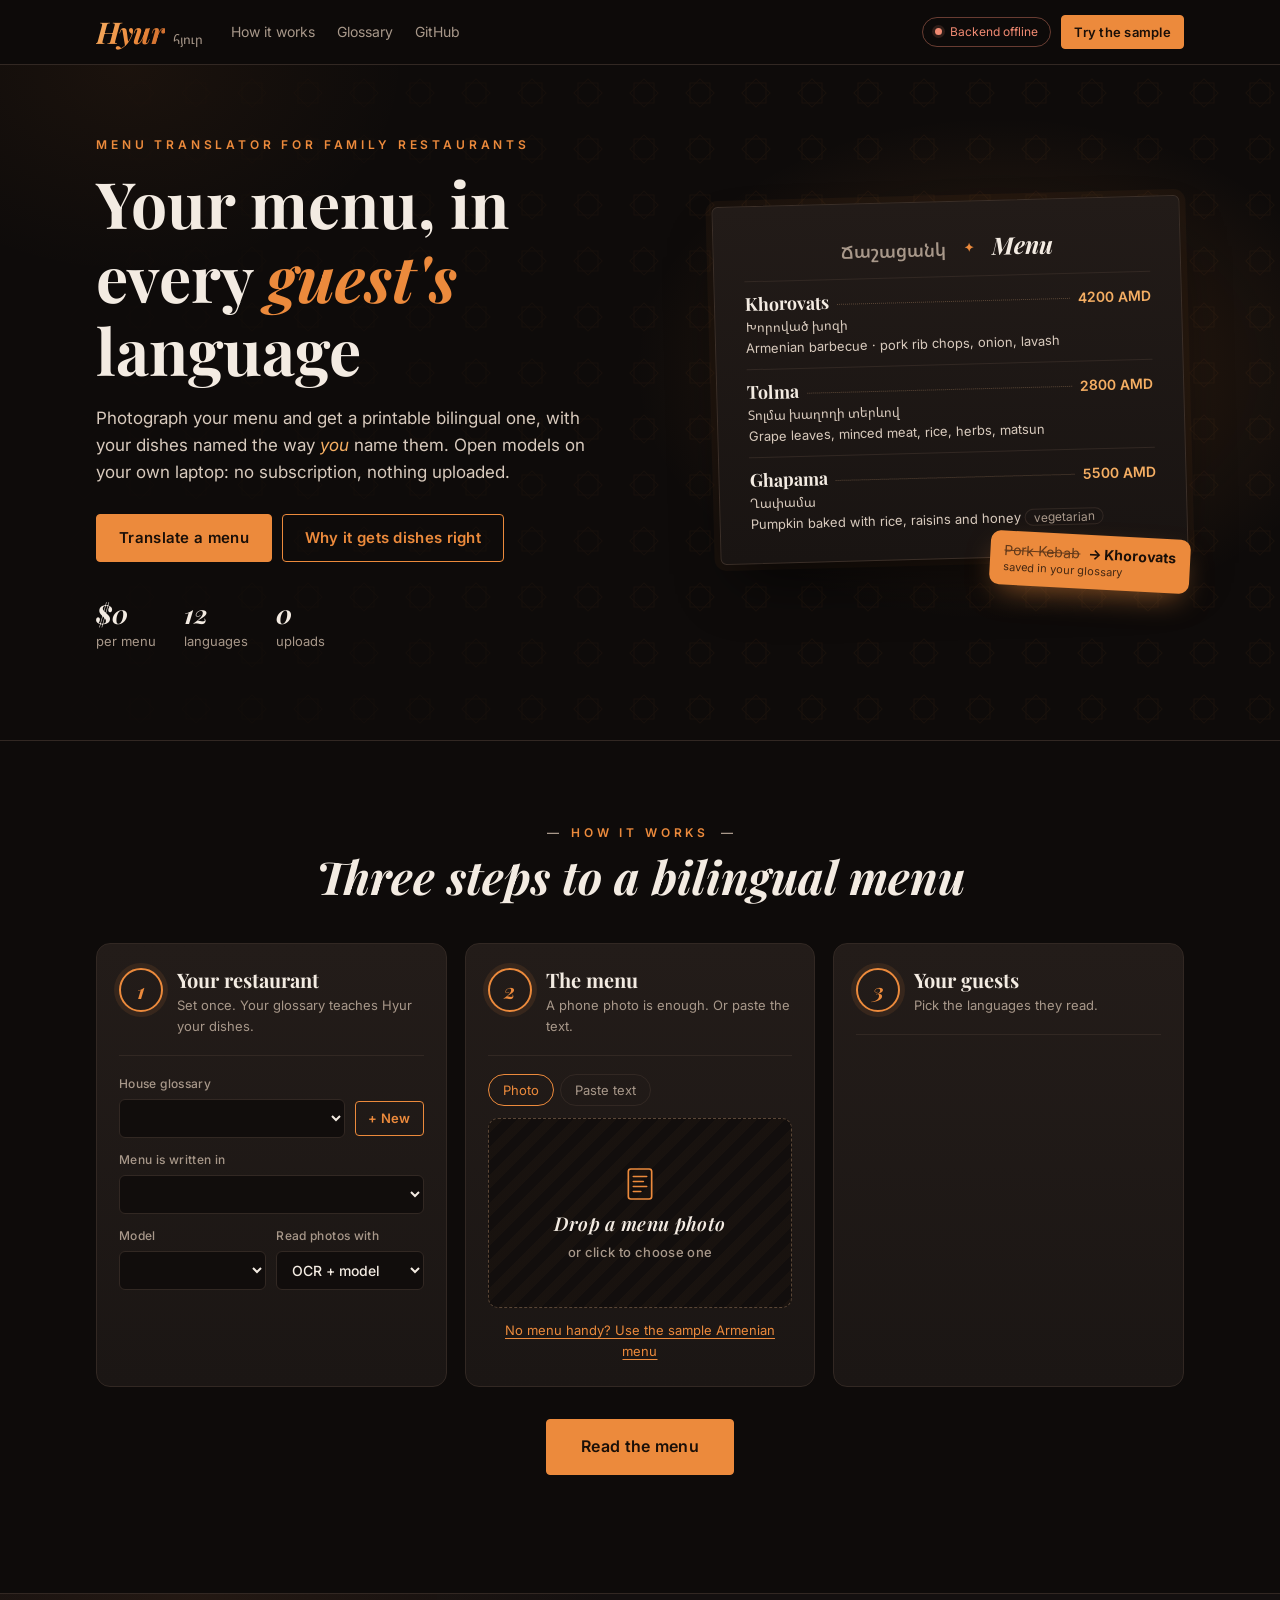
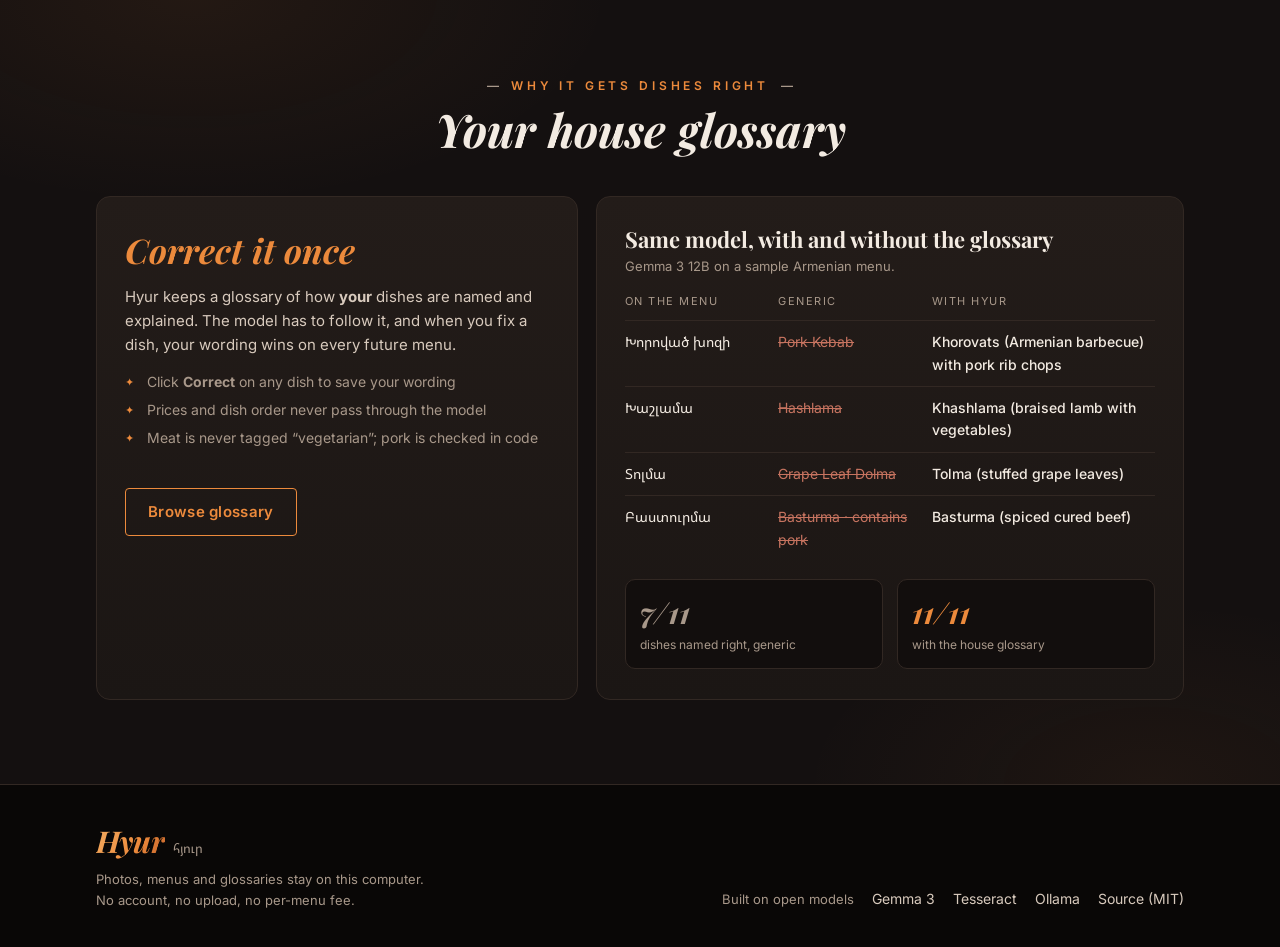
==== frontend/index.html @ 324e615d "Redesign the UI and split Docker into frontend and backend images UI (frontend/): dark, warm restaur" ====
<!doctype html>
<html lang="en">
<head>
  <meta charset="utf-8">
  <meta name="viewport" content="width=device-width, initial-scale=1">
  <title>Hyur — Menu Translator</title>
  <link rel="preconnect" href="https://fonts.googleapis.com">
  <link href="https://fonts.googleapis.com/css2?family=Playfair+Display:ital,wght@0,500;0,700;1,500;1,700&family=Inter:wght@400;500;600&family=Noto+Sans+Armenian:wght@400;600&display=swap" rel="stylesheet">
  <link rel="stylesheet" href="style.css">
</head>
<body>
  <header class="nav no-print">
    <div class="wrap nav-inner">
      <a class="logo" href="#top"><span>Hyur</span><small>հյուր</small></a>
      <nav class="links">
        <a href="#steps">How it works</a>
        <a href="#glossary">Glossary</a>
        <a href="https://github.com/ErikDallaqyan/hacktoberfest-project" target="_blank" rel="noopener">GitHub</a>
      </nav>
      <div class="row nav-right">
        <span class="pill" id="privacy" title="Everything runs on this computer"><i class="dot"></i><span id="engine">Local</span></span>
        <button class="btn btn-sm" id="topSample">Try the sample</button>
      </div>
    </div>
  </header>

  <section class="hero no-print" id="top">
    <div class="wrap hero-grid">
      <div>
        <p class="kicker">Menu translator for family restaurants</p>
        <h1>Your menu, in every <em>guest's</em> language</h1>
        <p class="lead">Photograph your menu and get a printable bilingual one, with your dishes named the way
          <em>you</em> name them. Open models on your own laptop: no subscription, nothing uploaded.</p>
        <div class="row">
          <a class="btn" href="#steps">Translate a menu</a>
          <a class="btn btn-ghost" href="#glossary">Why it gets dishes right</a>
        </div>
        <ul class="facts">
          <li><b>$0</b> per menu</li>
          <li><b>12</b> languages</li>
          <li><b>0</b> uploads</li>
        </ul>
      </div>

      <figure class="preview" aria-label="Example of a translated menu">
        <div class="preview-card">
          <div class="preview-head">
            <span class="arm">Ճաշացանկ</span>
            <i class="sep">✦</i>
            <span>Menu</span>
          </div>
          <div class="p-dish">
            <div class="p-row"><b>Khorovats</b><span class="leader"></span><span class="price">4200 AMD</span></div>
            <div class="arm small muted">Խորոված խոզի</div>
            <div class="small">Armenian barbecue · pork rib chops, onion, lavash</div>
          </div>
          <div class="p-dish">
            <div class="p-row"><b>Tolma</b><span class="leader"></span><span class="price">2800 AMD</span></div>
            <div class="arm small muted">Տոլմա խաղողի տերևով</div>
            <div class="small">Grape leaves, minced meat, rice, herbs, matsun</div>
          </div>
          <div class="p-dish">
            <div class="p-row"><b>Ghapama</b><span class="leader"></span><span class="price">5500 AMD</span></div>
            <div class="arm small muted">Ղափամա</div>
            <div class="small">Pumpkin baked with rice, raisins and honey <span class="tag">vegetarian</span></div>
          </div>
        </div>
        <figcaption class="sticker">
          <s>Pork Kebab</s>
          <span>→ Khorovats</span>
          <small>saved in your glossary</small>
        </figcaption>
      </figure>
    </div>
  </section>

  <main>
    <section class="section no-print" id="steps">
      <div class="wrap">
        <div class="heading">
          <p class="kicker">How it works</p>
          <h2><em>Three steps to a bilingual menu</em></h2>
        </div>

        <div class="cards">
          <article class="card">
            <header class="card-head">
              <span class="num">1</span>
              <div>
                <h3>Your restaurant</h3>
                <p class="card-sub">Set once. Your glossary teaches Hyur your dishes.</p>
              </div>
            </header>
            <div class="fields">
              <label>House glossary
                <div class="row nowrap">
                  <select id="glossary"></select>
                  <button class="btn btn-ghost btn-sm" id="newGlossary" title="Create a glossary for your restaurant">+ New</button>
                </div>
              </label>
              <label>Menu is written in
                <select id="sourceLang"></select>
              </label>
              <div class="two">
                <label>Model
                  <select id="model"></select>
                </label>
                <label>Read photos with
                  <select id="reader">
                    <option value="auto">OCR + model</option>
                    <option value="vision">Model vision</option>
                  </select>
                </label>
              </div>
            </div>
          </article>

          <article class="card">
            <header class="card-head">
              <span class="num">2</span>
              <div>
                <h3>The menu</h3>
                <p class="card-sub">A phone photo is enough. Or paste the text.</p>
              </div>
            </header>
            <div class="tabs">
              <button class="tab active" data-tab="photo">Photo</button>
              <button class="tab" data-tab="text">Paste text</button>
            </div>
            <div class="tabpane" data-pane="photo">
              <label class="drop" id="drop">
                <input type="file" id="file" accept="image/*" hidden>
                <img id="preview" alt="Your menu photo" hidden>
                <span class="drop-hint" id="dropHint">
                  <svg viewBox="0 0 48 48" width="40" height="40" aria-hidden="true"><rect x="10" y="6" width="28" height="36" rx="3" fill="none" stroke="currentColor" stroke-width="2"/><path d="M16 15h16M16 21h12M16 27h16M16 33h9" stroke="currentColor" stroke-width="2" stroke-linecap="round"/></svg>
                  <span>Drop a menu photo</span>
                  <small>or click to choose one</small>
                </span>
              </label>
              <button class="link" id="useSample">No menu handy? Use the sample Armenian menu</button>
            </div>
            <div class="tabpane" data-pane="text" hidden>
              <textarea id="menuText" rows="9" placeholder="Paste the menu exactly as written…"></textarea>
            </div>
          </article>

          <article class="card">
            <header class="card-head">
              <span class="num">3</span>
              <div>
                <h3>Your guests</h3>
                <p class="card-sub">Pick the languages they read.</p>
              </div>
            </header>
            <div id="targetLangs" class="chips"></div>
          </article>
        </div>

        <div class="center">
          <button class="btn btn-lg" id="extractBtn">Read the menu</button>
          <p class="status" id="extractStatus"></p>
        </div>
      </div>
    </section>

    <section class="section section-alt no-print" id="review" hidden>
      <div class="wrap">
        <div class="heading">
          <p class="kicker">Check what we read</p>
          <h2><em>Anything misread?</em></h2>
          <p class="muted">Fix names or prices before translating. Lines corrected automatically from your glossary are marked <span class="fixed-key">in green</span>.</p>
        </div>
        <div class="review" id="sourceMenu"></div>
        <div class="center">
          <button class="btn btn-lg" id="translateBtn">Translate</button>
          <p class="status" id="translateStatus"></p>
        </div>
      </div>
    </section>

    <section class="section" id="results" hidden>
      <div class="wrap">
        <div class="heading no-print">
          <p class="kicker">Your new menu</p>
          <h2><em>Ready for your guests</em></h2>
        </div>
        <div class="results-bar no-print">
          <div class="chips" id="langTabs"></div>
          <div class="row">
            <button class="btn btn-ghost btn-sm" id="printBtn">Print bilingual menu</button>
            <button class="btn btn-ghost btn-sm" id="jsonBtn">Download JSON</button>
          </div>
        </div>
        <article class="sheet" id="sheet"></article>
        <p class="stats no-print" id="stats"></p>
      </div>
    </section>

    <section class="section section-alt no-print" id="glossary">
      <div class="wrap">
        <div class="heading">
          <p class="kicker">Why it gets dishes right</p>
          <h2><em>Your house glossary</em></h2>
        </div>
        <div class="gloss-grid">
          <article class="card feature-text">
            <h3 class="script">Correct it once</h3>
            <p>Hyur keeps a glossary of how <b>your</b> dishes are named and explained. The model has to follow it,
              and when you fix a dish, your wording wins on every future menu.</p>
            <ul class="ticks">
              <li>Click <b>Correct</b> on any dish to save your wording</li>
              <li>Prices and dish order never pass through the model</li>
              <li>Meat is never tagged “vegetarian”; pork is checked in code</li>
            </ul>
            <p class="muted small" id="glossaryCount"></p>
            <button class="btn btn-ghost" id="browseGlossary">Browse glossary</button>
          </article>

          <article class="card compare">
            <h3>Same model, with and without the glossary</h3>
            <p class="muted small">Gemma 3 12B on a sample Armenian menu.</p>
            <div class="cmp-row cmp-head"><span>On the menu</span><span>Generic</span><span>With Hyur</span></div>
            <div class="cmp-row"><span class="arm">Խորոված խոզի</span><s>Pork Kebab</s><b>Khorovats (Armenian barbecue) with pork rib chops</b></div>
            <div class="cmp-row"><span class="arm">Խաշլամա</span><s>Hashlama</s><b>Khashlama (braised lamb with vegetables)</b></div>
            <div class="cmp-row"><span class="arm">Տոլմա</span><s>Grape Leaf Dolma</s><b>Tolma (stuffed grape leaves)</b></div>
            <div class="cmp-row"><span class="arm">Բաստուրմա</span><s>Basturma · contains pork</s><b>Basturma (spiced cured beef)</b></div>
            <div class="score">
              <div><b>7/11</b><span>dishes named right, generic</span></div>
              <div><b class="hl">11/11</b><span>with the house glossary</span></div>
            </div>
          </article>
        </div>
        <div class="glossary-list" id="glossaryList" hidden>
          <input id="glossarySearch" placeholder="Search dishes…" aria-label="Search glossary">
          <div id="glossaryRows"></div>
        </div>
      </div>
    </section>
  </main>

  <footer class="footer no-print">
    <div class="wrap footer-inner">
      <div>
        <a class="logo" href="#top"><span>Hyur</span><small>հյուր</small></a>
        <p class="muted small">Photos, menus and glossaries stay on this computer.<br>No account, no upload, no per-menu fee.</p>
      </div>
      <div class="footer-links">
        <span class="muted small">Built on open models</span>
        <a href="https://ai.google.dev/gemma" target="_blank" rel="noopener">Gemma 3</a>
        <a href="https://github.com/tesseract-ocr/tesseract" target="_blank" rel="noopener">Tesseract</a>
        <a href="https://ollama.com" target="_blank" rel="noopener">Ollama</a>
        <a href="https://github.com/ErikDallaqyan/hacktoberfest-project" target="_blank" rel="noopener">Source (MIT)</a>
      </div>
    </div>
  </footer>

  <template id="dishTpl">
    <div class="dish">
      <div class="dish-head">
        <span class="dish-name"></span>
        <span class="leader" aria-hidden="true"></span>
        <span class="dish-price"></span>
      </div>
      <div class="dish-src"></div>
      <div class="dish-desc"></div>
      <div class="dish-meta">
        <span class="tags"></span>
        <span class="gloss no-print"></span>
        <button class="link edit no-print">Correct</button>
      </div>
      <form class="dish-edit no-print" hidden>
        <input name="name" placeholder="Dish name for guests" aria-label="Dish name for guests">
        <textarea name="description" rows="2" placeholder="Short description" aria-label="Short description"></textarea>
        <div class="row">
          <button class="btn btn-sm" type="submit">Save to house glossary</button>
          <button class="btn btn-ghost btn-sm cancel" type="button">Cancel</button>
        </div>
      </form>
    </div>
  </template>

  <script src="app.js"></script>
</body>
</html>
---- frontend/style.css ----
:root {
  --bg: #0e0b0a;
  --bg-alt: #141010;
  --surface: #1b1614;
  --surface-2: #231c19;
  --line: #322823;
  --ink: #f3ebe2;
  --soft: #d8cabd;
  --muted: #a8988a;
  --accent: #ec8a3c;
  --accent-2: #f5ae63;
  --accent-ink: #1a0f08;
  --ok: #7fc08e;
  --warn: #f08a72;
  --serif: "Playfair Display", Georgia, "Noto Sans Armenian", serif;
  --sans: "Inter", "Noto Sans Armenian", system-ui, sans-serif;
  --arm: "Noto Sans Armenian", var(--sans);
  --radius: 14px;
}

* { box-sizing: border-box; }
[hidden] { display: none !important; }
html { scroll-behavior: smooth; scroll-padding-top: 72px; }
body { margin: 0; background: var(--bg); color: var(--ink); font: 15px/1.6 var(--sans); }
a { color: inherit; text-decoration: none; }
button, input, select, textarea { font: inherit; color: inherit; }
h1, h2, h3 { margin: 0; font-family: var(--serif); font-weight: 700; line-height: 1.15; }
em { font-style: italic; }
code { font-size: .92em; }

.wrap { max-width: 1120px; margin: 0 auto; padding: 0 16px; }
.row { display: flex; gap: 10px; align-items: center; flex-wrap: wrap; }
.row.nowrap { flex-wrap: nowrap; }
.center { text-align: center; margin-top: 32px; }
.muted { color: var(--muted); }
.small { font-size: 13px; }
.arm { font-family: var(--arm); }

/* ---------- buttons ---------- */
.btn {
  display: inline-block; cursor: pointer; border: 1px solid var(--accent); background: var(--accent);
  color: var(--accent-ink); font-weight: 600; letter-spacing: .02em; padding: 11px 22px; border-radius: 4px;
  transition: background .15s, color .15s, transform .15s;
}
.btn:hover { background: var(--accent-2); border-color: var(--accent-2); }
.btn:active { transform: translateY(1px); }
.btn:disabled { opacity: .55; cursor: progress; }
.btn-ghost { background: transparent; color: var(--accent); }
.btn-ghost:hover { background: rgba(236, 138, 60, .12); color: var(--accent-2); }
.btn-sm { padding: 6px 12px; font-size: 13px; white-space: nowrap; }
.btn-lg { padding: 14px 34px; font-size: 16px; }
.link { background: none; border: none; padding: 0; color: var(--accent); cursor: pointer; font-size: 13px; text-decoration: underline; text-underline-offset: 3px; }

/* ---------- nav ---------- */
.nav { position: sticky; top: 0; z-index: 10; background: rgba(14, 11, 10, .88); backdrop-filter: blur(10px); border-bottom: 1px solid var(--line); }
.nav-inner { min-height: 64px; display: flex; align-items: center; gap: 28px; }
.logo { display: inline-flex; align-items: baseline; gap: 8px; }
.logo span {
  font: italic 700 30px var(--serif);
  background: linear-gradient(120deg, var(--accent-2), var(--accent) 60%, #c4632a);
  -webkit-background-clip: text; background-clip: text; color: transparent;
}
.logo small { font: 13px var(--arm); color: var(--muted); }
.links { display: flex; gap: 22px; font-size: 14px; }
.links a { color: var(--muted); transition: color .15s; }
.links a:hover { color: var(--accent-2); }
.nav-right { margin-left: auto; flex-wrap: nowrap; }
.pill { display: inline-flex; align-items: center; gap: 8px; border: 1px solid var(--line); border-radius: 999px; padding: 4px 12px; font-size: 12px; color: var(--muted); white-space: nowrap; }
.dot { width: 7px; height: 7px; border-radius: 50%; background: var(--ok); box-shadow: 0 0 0 3px rgba(127, 192, 142, .15); }
.pill.offline { color: var(--warn); border-color: rgba(240, 138, 114, .4); }
.pill.offline .dot { background: var(--warn); box-shadow: 0 0 0 3px rgba(240, 138, 114, .15); }
@media (max-width: 760px) {
  .links, .pill { display: none; }
}

/* ---------- hero ---------- */
.hero {
  position: relative; overflow: hidden; padding: 72px 0 88px;
  background:
    radial-gradient(520px 360px at 78% 45%, rgba(236, 138, 60, .16), transparent 70%),
    radial-gradient(400px 300px at 10% 0%, rgba(236, 138, 60, .06), transparent 70%);
}
.hero::before {
  /* faint eight-point-star lattice, a nod to Armenian ornament */
  content: ""; position: absolute; inset: 0; opacity: .05; pointer-events: none;
  background-image: url("data:image/svg+xml,%3Csvg xmlns='http://www.w3.org/2000/svg' width='56' height='56' viewBox='0 0 56 56'%3E%3Cg fill='none' stroke='%23ec8a3c' stroke-width='1'%3E%3Crect x='18' y='18' width='20' height='20'/%3E%3Crect x='18' y='18' width='20' height='20' transform='rotate(45 28 28)'/%3E%3C/g%3E%3C/svg%3E");
  -webkit-mask-image: linear-gradient(90deg, transparent, #000 60%); mask-image: linear-gradient(90deg, transparent, #000 60%);
}
.hero-grid { position: relative; display: grid; grid-template-columns: 1.1fr .9fr; gap: 48px; align-items: center; }
@media (max-width: 900px) { .hero-grid { grid-template-columns: 1fr; } }
.hero h1 { font-size: clamp(38px, 5.6vw, 64px); margin: 14px 0 18px; }
.hero h1 em { color: var(--accent); }
.hero .lead { max-width: 520px; color: var(--soft); font-size: 17px; margin: 0 0 28px; }
.hero .lead em { color: var(--accent-2); }
.facts { display: flex; gap: 28px; list-style: none; padding: 0; margin: 34px 0 0; color: var(--muted); font-size: 13px; }
.facts b { display: block; font: italic 700 26px var(--serif); color: var(--ink); }

.kicker { margin: 0; color: var(--accent); font: 600 12px var(--sans); letter-spacing: .32em; text-transform: uppercase; }
.heading .kicker::before, .heading .kicker::after { content: "—"; margin: 0 12px; color: var(--muted); letter-spacing: 0; }

/* hero preview: a slice of what Hyur actually produces */
.preview { position: relative; margin: 0; padding: 0 0 30px; }
.preview-card {
  background: linear-gradient(180deg, #221b18, #191412); border: 1px solid #3b2f28; border-radius: 6px;
  padding: 28px 30px 18px; box-shadow: 0 30px 60px -20px rgba(0, 0, 0, .7), 0 0 0 6px rgba(236, 138, 60, .05);
  transform: rotate(-1.5deg);
}
.preview-head { text-align: center; font: italic 700 24px var(--serif); margin-bottom: 14px; }
.preview-head .arm { font: 600 18px var(--arm); color: var(--muted); }
.preview-head .sep { color: var(--accent); font-style: normal; font-size: 12px; margin: 0 12px; vertical-align: 4px; }
.p-dish { padding: 10px 0; border-top: 1px solid var(--line); }
.p-row { display: flex; align-items: baseline; gap: 8px; }
.p-row b { font: 700 18px var(--serif); }
.p-row .price { color: var(--accent-2); font-weight: 600; font-size: 14px; }
.p-dish .small { color: var(--soft); }
.sticker {
  position: absolute; right: -6px; bottom: 0; background: var(--accent); color: var(--accent-ink);
  border-radius: 10px; padding: 10px 14px; transform: rotate(3deg); font-size: 14px; line-height: 1.35;
  box-shadow: 0 12px 30px -10px rgba(236, 138, 60, .6);
}
.sticker s { opacity: .65; }
.sticker span { font-weight: 700; margin-left: 4px; }
.sticker small { display: block; font-size: 11px; opacity: .8; }
@media (max-width: 900px) { .preview { max-width: 460px; } .sticker { right: 8px; } }

/* ---------- sections ---------- */
.section { padding: 84px 0; border-top: 1px solid var(--line); }
.section-alt {
  background:
    radial-gradient(600px 300px at 15% 0%, rgba(236, 138, 60, .07), transparent 70%),
    radial-gradient(500px 260px at 90% 100%, rgba(236, 138, 60, .05), transparent 70%),
    var(--bg-alt);
}
.heading { text-align: center; margin-bottom: 40px; }
.heading h2 { font-size: clamp(30px, 4.4vw, 46px); margin: 10px 0 8px; }
.heading p.muted { margin: 0 auto; max-width: 560px; }

/* ---------- step cards ---------- */
.cards { display: grid; grid-template-columns: repeat(3, minmax(0, 1fr)); gap: 18px; align-items: stretch; }
@media (max-width: 920px) { .cards { grid-template-columns: 1fr; max-width: 560px; margin: 0 auto; } }
.card {
  background: linear-gradient(180deg, var(--surface-2), var(--surface));
  border: 1px solid var(--line); border-radius: var(--radius); padding: 24px 22px;
  display: flex; flex-direction: column;
}
.card-head { display: flex; gap: 14px; align-items: flex-start; padding-bottom: 18px; margin-bottom: 18px; border-bottom: 1px solid var(--line); }
.num {
  flex: none; width: 44px; height: 44px; border-radius: 50%; border: 2px solid var(--accent);
  display: grid; place-items: center; font: italic 700 21px var(--serif); color: var(--accent);
  box-shadow: 0 0 0 5px rgba(236, 138, 60, .1);
}
.card h3 { font-size: 20px; }
.card-sub { color: var(--muted); font-size: 13px; margin: 4px 0 0; }
.fields { display: flex; flex-direction: column; gap: 12px; }
.two { display: grid; grid-template-columns: 1fr 1fr; gap: 10px; }
label { display: flex; flex-direction: column; gap: 6px; font-size: 12px; color: var(--muted); font-weight: 500; letter-spacing: .03em; }
select, input, textarea {
  width: 100%; padding: 9px 11px; border-radius: 6px; border: 1px solid var(--line); background: #110d0c;
  color: var(--ink); font-size: 14px; min-width: 0;
}
select:focus, input:focus, textarea:focus { outline: none; border-color: var(--accent); }
textarea { resize: vertical; }

.tabs { display: flex; gap: 6px; margin-bottom: 12px; }
.tab { background: transparent; border: 1px solid var(--line); padding: 5px 14px; border-radius: 999px; font-size: 13px; cursor: pointer; color: var(--muted); }
.tab.active { border-color: var(--accent); color: var(--accent); }
.card > .tabpane { flex: 1; display: flex; flex-direction: column; }
.drop {
  position: relative; flex: 1; display: grid; place-items: center; min-height: 190px; border-radius: 10px; cursor: pointer;
  border: 1px dashed #5a4636; overflow: hidden; margin-bottom: 12px; text-align: center;
  background: repeating-linear-gradient(135deg, rgba(236, 138, 60, .03) 0 10px, transparent 10px 20px), #120e0d;
  transition: border-color .15s;
}
.drop:hover, .drop.over { border-color: var(--accent); }
.drop-hint { display: flex; flex-direction: column; align-items: center; gap: 6px; color: var(--accent); }
.drop-hint span { font: italic 600 19px var(--serif); color: var(--ink); }
.drop-hint small { font-size: 13px; color: var(--muted); }
.drop img { position: absolute; inset: 0; width: 100%; height: 100%; object-fit: contain; background: #0b0908; }
.tabpane textarea { flex: 1; }

.chips { display: flex; flex-wrap: wrap; gap: 7px; }
.chip {
  border: 1px solid var(--line); background: #110d0c; border-radius: 999px; padding: 5px 13px; font-size: 13px;
  cursor: pointer; color: var(--muted); transition: all .15s;
}
.chip:hover { border-color: var(--accent); color: var(--ink); }
.chip.on { background: var(--accent); border-color: var(--accent); color: var(--accent-ink); font-weight: 600; }

.status { color: var(--muted); font-size: 14px; min-height: 22px; margin: 12px 0 0; }
.status.err { color: var(--warn); }

/* ---------- review ---------- */
.review { columns: 2 440px; column-gap: 20px; }
.src-section { break-inside: avoid; background: var(--surface); border: 1px solid var(--line); border-radius: var(--radius); padding: 16px; margin-bottom: 20px; }
.src-section > input { font: italic 700 17px var(--serif); color: var(--accent-2); background: transparent; border-color: transparent; padding-left: 4px; margin-bottom: 8px; }
.src-section > input:focus { border-color: var(--accent); }
.src-item { display: grid; grid-template-columns: 1.1fr 1.6fr 76px; gap: 6px; margin-bottom: 6px; }
.src-item input { font-family: var(--arm); font-size: 13px; }
.src-item input.fixed { border-color: var(--ok); box-shadow: inset 3px 0 0 var(--ok); }
.fixed-key { color: var(--ok); padding: 0 6px; border-radius: 4px; border: 1px solid var(--ok); }
@media (max-width: 560px) { .src-item { grid-template-columns: 1fr 76px; } .src-item .d { grid-column: 1 / -1; order: 3; } }

/* ---------- results / menu sheet ---------- */
.results-bar { display: flex; justify-content: space-between; align-items: center; gap: 12px; flex-wrap: wrap; margin-bottom: 16px; }
.sheet {
  background: radial-gradient(700px 240px at 50% 0%, rgba(236, 138, 60, .08), transparent 70%), var(--surface);
  border: 1px solid var(--line); border-radius: var(--radius); padding: 44px 48px;
}
@media (max-width: 600px) { .sheet { padding: 28px 18px; } }
.sheet-title { text-align: center; margin-bottom: 34px; }
.sheet-title h3 { font: italic 700 40px var(--serif); }
.sheet-title div { color: var(--muted); font-family: var(--arm); margin-top: 4px; }
.ornament { color: var(--accent); font-size: 12px; opacity: .85; }
.ornament::before, .ornament::after { content: ""; display: inline-block; width: 34px; height: 1px; background: var(--line); vertical-align: middle; margin: 0 10px; }
.sheet-title .ornament { margin-top: 12px; }
.sheet-body { columns: 2 380px; column-gap: 56px; }
.sheet-section { break-inside: avoid; margin-bottom: 30px; }
.sheet-section h4 {
  margin: 0 0 8px; font: 600 13px var(--sans); letter-spacing: .24em; text-transform: uppercase; color: var(--accent);
  padding-bottom: 8px; border-bottom: 1px solid var(--line);
}
.sheet-section h4 small { color: var(--muted); font: 400 12px var(--arm); letter-spacing: 0; text-transform: none; margin-left: 8px; }
.dish { padding: 10px 0; break-inside: avoid; }
.dish-head { display: flex; align-items: baseline; gap: 8px; }
.dish-name { font: 700 17px var(--serif); }
.leader { flex: 1; border-bottom: 1px dotted #5a4636; transform: translateY(-4px); min-width: 20px; }
.dish-price { font-weight: 600; color: var(--accent-2); white-space: nowrap; font-variant-numeric: tabular-nums; }
.dish-src { color: var(--muted); font: 13px var(--arm); }
.dish-desc { margin-top: 3px; color: var(--soft); font-size: 14px; }
.dish-meta { display: flex; gap: 10px; align-items: center; flex-wrap: wrap; margin-top: 6px; font-size: 12px; }
.tags { display: inline-flex; gap: 6px; flex-wrap: wrap; }
.tag { border: 1px solid var(--line); border-radius: 999px; padding: 0 8px; color: var(--muted); font-size: 12px; }
.tag.warn { border-color: var(--warn); color: var(--warn); }
.gloss { color: var(--ok); }
.dish-edit { margin-top: 10px; display: flex; flex-direction: column; gap: 6px; }
.dish.saved .dish-name::after { content: " ✓ saved"; color: var(--ok); font: 500 12px var(--sans); }
.stats { color: var(--muted); font-size: 12px; text-align: center; margin-top: 14px; }

/* ---------- glossary section ---------- */
.gloss-grid { display: grid; grid-template-columns: .9fr 1.1fr; gap: 18px; }
@media (max-width: 920px) { .gloss-grid { grid-template-columns: 1fr; max-width: 640px; margin: 0 auto; } }
.feature-text { padding: 30px 28px; }
.feature-text .script { font: italic 700 34px var(--serif); color: var(--accent); margin-bottom: 12px; }
.feature-text p { color: var(--soft); margin: 0 0 14px; }
.ticks { list-style: none; padding: 0; margin: 0 0 18px; color: var(--muted); font-size: 14px; }
.ticks li { padding-left: 22px; position: relative; margin-bottom: 6px; }
.ticks li::before { content: "✦"; position: absolute; left: 0; color: var(--accent); font-size: 11px; top: 3px; }
.feature-text .btn { align-self: flex-start; }

.compare { padding: 30px 28px; }
.compare h3 { font-size: 22px; }
.compare > .muted { margin: 4px 0 16px; }
.cmp-row { display: grid; grid-template-columns: 1fr 1fr 1.6fr; gap: 14px; padding: 10px 0; border-top: 1px solid var(--line); font-size: 14px; align-items: baseline; }
.cmp-head { border-top: none; color: var(--muted); font-size: 11px; letter-spacing: .14em; text-transform: uppercase; padding-top: 0; }
.cmp-row s { color: var(--warn); opacity: .8; }
.cmp-row b { color: var(--ink); font-weight: 500; }
.score { display: flex; gap: 14px; margin-top: 18px; }
.score div { flex: 1; background: #120e0d; border: 1px solid var(--line); border-radius: 10px; padding: 12px 14px; }
.score b { display: block; font: italic 700 30px var(--serif); color: var(--muted); }
.score b.hl { color: var(--accent); }
.score span { font-size: 12px; color: var(--muted); }
@media (max-width: 560px) { .cmp-row { grid-template-columns: 1fr 1fr; } .cmp-row b { grid-column: 1 / -1; } .cmp-head span:last-child { display: none; } }

.glossary-list { margin-top: 22px; background: var(--surface); border: 1px solid var(--line); border-radius: var(--radius); padding: 16px; }
.glossary-list input { margin-bottom: 10px; }
#glossaryRows { max-height: 360px; overflow: auto; }
.g-row { display: grid; grid-template-columns: 1fr 1.4fr auto; gap: 12px; padding: 8px 4px; border-bottom: 1px solid var(--line); font-size: 14px; }
.g-row .kind { color: var(--muted); font-size: 12px; }
.g-row .owner { color: var(--ok); }
@media (max-width: 560px) { .g-row { grid-template-columns: 1fr; gap: 2px; } }

/* ---------- footer ---------- */
.footer { border-top: 1px solid var(--line); background: #090706; padding: 36px 0; }
.footer-inner { display: flex; justify-content: space-between; align-items: flex-end; gap: 24px; flex-wrap: wrap; }
.footer-inner p { margin: 8px 0 0; }
.footer-links { display: flex; gap: 18px; flex-wrap: wrap; align-items: baseline; font-size: 14px; }
.footer-links a { color: var(--soft); }
.footer-links a:hover { color: var(--accent-2); }

/* ---------- print: just the menu, on white paper ---------- */
@media print {
  body { background: #fff; color: #000; }
  .no-print, .nav, .footer { display: none !important; }
  .section { padding: 0; border: none; }
  .sheet { background: #fff; border: none; padding: 0; }
  .sheet-title h3, .dish-name, .sheet-section h4, .dish-price { color: #000; }
  .dish-desc, .dish-src, .sheet-title div { color: #444; }
  .tag { color: #444; border-color: #999; }
}
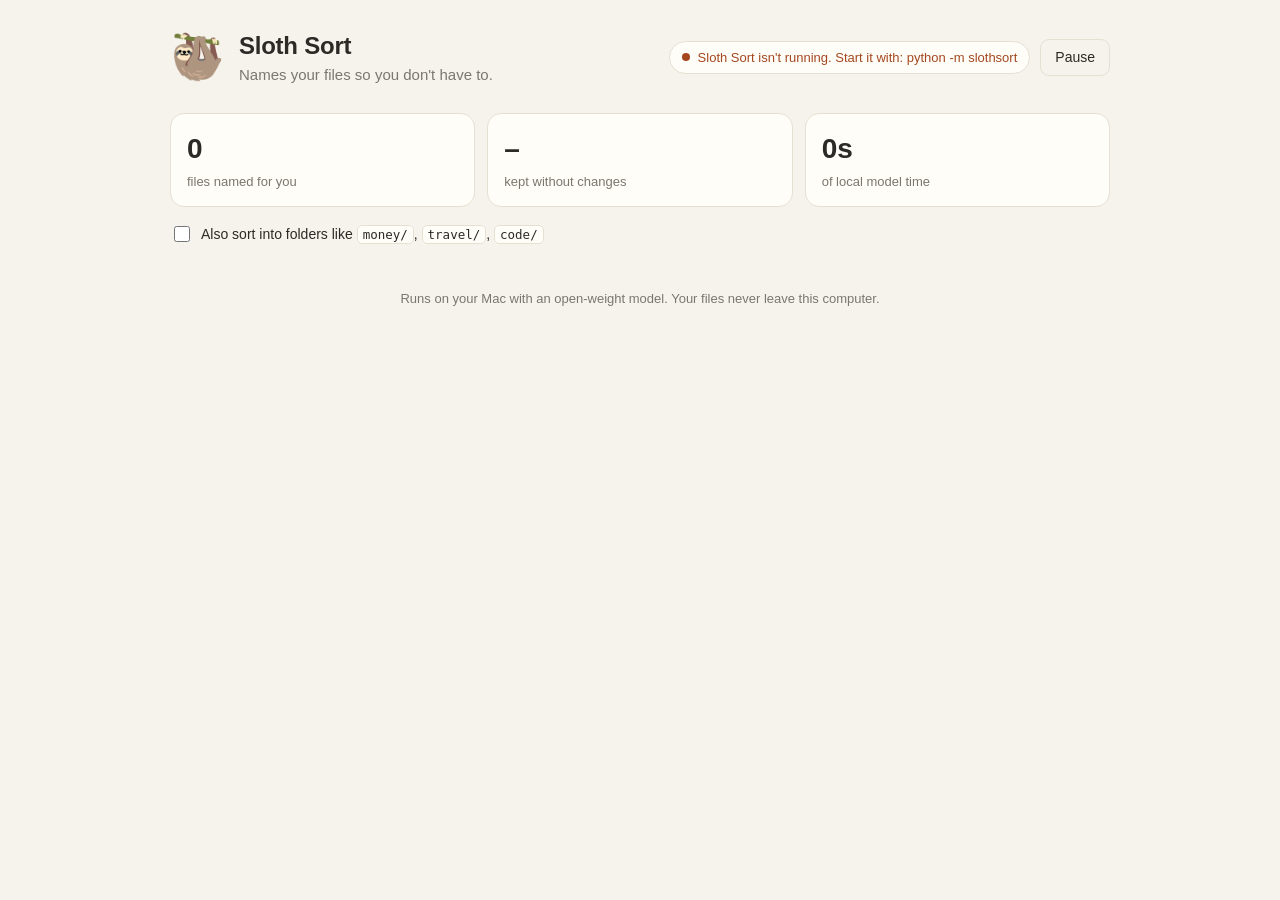
==== commit c3e48b19: "Sloth Sort: local Gemma 3 file renamer for Desktop and Downloads Watches folders, asks Gemma 3 (via " ====
--- a/frontend/index.html
+++ b/frontend/index.html
@@ -3,282 +3,82 @@
 <head>
   <meta charset="utf-8">
   <meta name="viewport" content="width=device-width, initial-scale=1">
-  <title>Hyur — Menu Translator</title>
-  <link rel="preconnect" href="https://fonts.googleapis.com">
-  <link href="https://fonts.googleapis.com/css2?family=Playfair+Display:ital,wght@0,500;0,700;1,500;1,700&family=Inter:wght@400;500;600&family=Noto+Sans+Armenian:wght@400;600&display=swap" rel="stylesheet">
-  <link rel="stylesheet" href="style.css">
+  <title>Sloth Sort</title>
+  <link rel="icon" href="data:image/svg+xml,<svg xmlns='http://www.w3.org/2000/svg' viewBox='0 0 100 100'><text y='.9em' font-size='90'>🦥</text></svg>">
+  <link rel="stylesheet" href="style.css?v=3">
 </head>
 <body>
-  <header class="nav no-print">
-    <div class="wrap nav-inner">
-      <a class="logo" href="#top"><span>Hyur</span><small>հյուր</small></a>
-      <nav class="links">
-        <a href="#steps">How it works</a>
-        <a href="#glossary">Glossary</a>
-        <a href="https://github.com/ErikDallaqyan/hacktoberfest-project" target="_blank" rel="noopener">GitHub</a>
-      </nav>
-      <div class="row nav-right">
-        <span class="pill" id="privacy" title="Everything runs on this computer"><i class="dot"></i><span id="engine">Local</span></span>
-        <button class="btn btn-sm" id="topSample">Try the sample</button>
+  <header class="top">
+    <div class="brand">
+      <span class="logo" aria-hidden="true">🦥</span>
+      <div>
+        <h1>Sloth Sort</h1>
+        <p class="tag">Names your files so you don't have to.</p>
       </div>
+    </div>
+    <div class="controls">
+      <span id="pill" class="pill">Starting…</span>
+      <button id="pause" class="btn ghost" type="button">Pause</button>
     </div>
   </header>
 
-  <section class="hero no-print" id="top">
-    <div class="wrap hero-grid">
-      <div>
-        <p class="kicker">Menu translator for family restaurants</p>
-        <h1>Your menu, in every <em>guest's</em> language</h1>
-        <p class="lead">Photograph your menu and get a printable bilingual one, with your dishes named the way
-          <em>you</em> name them. Open models on your own laptop: no subscription, nothing uploaded.</p>
-        <div class="row">
-          <a class="btn" href="#steps">Translate a menu</a>
-          <a class="btn btn-ghost" href="#glossary">Why it gets dishes right</a>
-        </div>
-        <ul class="facts">
-          <li><b>$0</b> per menu</li>
-          <li><b>12</b> languages</li>
-          <li><b>0</b> uploads</li>
-        </ul>
-      </div>
-
-      <figure class="preview" aria-label="Example of a translated menu">
-        <div class="preview-card">
-          <div class="preview-head">
-            <span class="arm">Ճաշացանկ</span>
-            <i class="sep">✦</i>
-            <span>Menu</span>
-          </div>
-          <div class="p-dish">
-            <div class="p-row"><b>Khorovats</b><span class="leader"></span><span class="price">4200 AMD</span></div>
-            <div class="arm small muted">Խորոված խոզի</div>
-            <div class="small">Armenian barbecue · pork rib chops, onion, lavash</div>
-          </div>
-          <div class="p-dish">
-            <div class="p-row"><b>Tolma</b><span class="leader"></span><span class="price">2800 AMD</span></div>
-            <div class="arm small muted">Տոլմա խաղողի տերևով</div>
-            <div class="small">Grape leaves, minced meat, rice, herbs, matsun</div>
-          </div>
-          <div class="p-dish">
-            <div class="p-row"><b>Ghapama</b><span class="leader"></span><span class="price">5500 AMD</span></div>
-            <div class="arm small muted">Ղափամա</div>
-            <div class="small">Pumpkin baked with rice, raisins and honey <span class="tag">vegetarian</span></div>
-          </div>
-        </div>
-        <figcaption class="sticker">
-          <s>Pork Kebab</s>
-          <span>→ Khorovats</span>
-          <small>saved in your glossary</small>
-        </figcaption>
-      </figure>
-    </div>
-  </section>
-
   <main>
-    <section class="section no-print" id="steps">
-      <div class="wrap">
-        <div class="heading">
-          <p class="kicker">How it works</p>
-          <h2><em>Three steps to a bilingual menu</em></h2>
-        </div>
-
-        <div class="cards">
-          <article class="card">
-            <header class="card-head">
-              <span class="num">1</span>
-              <div>
-                <h3>Your restaurant</h3>
-                <p class="card-sub">Set once. Your glossary teaches Hyur your dishes.</p>
-              </div>
-            </header>
-            <div class="fields">
-              <label>House glossary
-                <div class="row nowrap">
-                  <select id="glossary"></select>
-                  <button class="btn btn-ghost btn-sm" id="newGlossary" title="Create a glossary for your restaurant">+ New</button>
-                </div>
-              </label>
-              <label>Menu is written in
-                <select id="sourceLang"></select>
-              </label>
-              <div class="two">
-                <label>Model
-                  <select id="model"></select>
-                </label>
-                <label>Read photos with
-                  <select id="reader">
-                    <option value="auto">OCR + model</option>
-                    <option value="vision">Model vision</option>
-                  </select>
-                </label>
-              </div>
-            </div>
-          </article>
-
-          <article class="card">
-            <header class="card-head">
-              <span class="num">2</span>
-              <div>
-                <h3>The menu</h3>
-                <p class="card-sub">A phone photo is enough. Or paste the text.</p>
-              </div>
-            </header>
-            <div class="tabs">
-              <button class="tab active" data-tab="photo">Photo</button>
-              <button class="tab" data-tab="text">Paste text</button>
-            </div>
-            <div class="tabpane" data-pane="photo">
-              <label class="drop" id="drop">
-                <input type="file" id="file" accept="image/*" hidden>
-                <img id="preview" alt="Your menu photo" hidden>
-                <span class="drop-hint" id="dropHint">
-                  <svg viewBox="0 0 48 48" width="40" height="40" aria-hidden="true"><rect x="10" y="6" width="28" height="36" rx="3" fill="none" stroke="currentColor" stroke-width="2"/><path d="M16 15h16M16 21h12M16 27h16M16 33h9" stroke="currentColor" stroke-width="2" stroke-linecap="round"/></svg>
-                  <span>Drop a menu photo</span>
-                  <small>or click to choose one</small>
-                </span>
-              </label>
-              <button class="link" id="useSample">No menu handy? Use the sample Armenian menu</button>
-            </div>
-            <div class="tabpane" data-pane="text" hidden>
-              <textarea id="menuText" rows="9" placeholder="Paste the menu exactly as written…"></textarea>
-            </div>
-          </article>
-
-          <article class="card">
-            <header class="card-head">
-              <span class="num">3</span>
-              <div>
-                <h3>Your guests</h3>
-                <p class="card-sub">Pick the languages they read.</p>
-              </div>
-            </header>
-            <div id="targetLangs" class="chips"></div>
-          </article>
-        </div>
-
-        <div class="center">
-          <button class="btn btn-lg" id="extractBtn">Read the menu</button>
-          <p class="status" id="extractStatus"></p>
-        </div>
-      </div>
+    <section class="stats" aria-label="Totals">
+      <div class="stat"><b id="s-named">0</b><span>files named for you</span></div>
+      <div class="stat"><b id="s-kept">–</b><span>kept without changes</span></div>
+      <div class="stat"><b id="s-time">0s</b><span>of local model time</span></div>
     </section>
 
-    <section class="section section-alt no-print" id="review" hidden>
-      <div class="wrap">
-        <div class="heading">
-          <p class="kicker">Check what we read</p>
-          <h2><em>Anything misread?</em></h2>
-          <p class="muted">Fix names or prices before translating. Lines corrected automatically from your glossary are marked <span class="fixed-key">in green</span>.</p>
-        </div>
-        <div class="review" id="sourceMenu"></div>
-        <div class="center">
-          <button class="btn btn-lg" id="translateBtn">Translate</button>
-          <p class="status" id="translateStatus"></p>
-        </div>
-      </div>
+    <section id="backlog" class="banner" hidden>
+      <p><b id="b-count">0</b> files already in <span id="b-where"></span> still have throwaway names.</p>
+      <button id="b-go" class="btn" type="button">Tidy them</button>
     </section>
 
-    <section class="section" id="results" hidden>
-      <div class="wrap">
-        <div class="heading no-print">
-          <p class="kicker">Your new menu</p>
-          <h2><em>Ready for your guests</em></h2>
-        </div>
-        <div class="results-bar no-print">
-          <div class="chips" id="langTabs"></div>
-          <div class="row">
-            <button class="btn btn-ghost btn-sm" id="printBtn">Print bilingual menu</button>
-            <button class="btn btn-ghost btn-sm" id="jsonBtn">Download JSON</button>
-          </div>
-        </div>
-        <article class="sheet" id="sheet"></article>
-        <p class="stats no-print" id="stats"></p>
-      </div>
+    <section class="options">
+      <label class="switch">
+        <input id="folders" type="checkbox">
+        <span>Also sort into folders like <code>money/</code>, <code>travel/</code>, <code>code/</code></span>
+      </label>
+      <span id="watching" class="muted"></span>
     </section>
 
-    <section class="section section-alt no-print" id="glossary">
-      <div class="wrap">
-        <div class="heading">
-          <p class="kicker">Why it gets dishes right</p>
-          <h2><em>Your house glossary</em></h2>
-        </div>
-        <div class="gloss-grid">
-          <article class="card feature-text">
-            <h3 class="script">Correct it once</h3>
-            <p>Hyur keeps a glossary of how <b>your</b> dishes are named and explained. The model has to follow it,
-              and when you fix a dish, your wording wins on every future menu.</p>
-            <ul class="ticks">
-              <li>Click <b>Correct</b> on any dish to save your wording</li>
-              <li>Prices and dish order never pass through the model</li>
-              <li>Meat is never tagged “vegetarian”; pork is checked in code</li>
-            </ul>
-            <p class="muted small" id="glossaryCount"></p>
-            <button class="btn btn-ghost" id="browseGlossary">Browse glossary</button>
-          </article>
-
-          <article class="card compare">
-            <h3>Same model, with and without the glossary</h3>
-            <p class="muted small">Gemma 3 12B on a sample Armenian menu.</p>
-            <div class="cmp-row cmp-head"><span>On the menu</span><span>Generic</span><span>With Hyur</span></div>
-            <div class="cmp-row"><span class="arm">Խորոված խոզի</span><s>Pork Kebab</s><b>Khorovats (Armenian barbecue) with pork rib chops</b></div>
-            <div class="cmp-row"><span class="arm">Խաշլամա</span><s>Hashlama</s><b>Khashlama (braised lamb with vegetables)</b></div>
-            <div class="cmp-row"><span class="arm">Տոլմա</span><s>Grape Leaf Dolma</s><b>Tolma (stuffed grape leaves)</b></div>
-            <div class="cmp-row"><span class="arm">Բաստուրմա</span><s>Basturma · contains pork</s><b>Basturma (spiced cured beef)</b></div>
-            <div class="score">
-              <div><b>7/11</b><span>dishes named right, generic</span></div>
-              <div><b class="hl">11/11</b><span>with the house glossary</span></div>
-            </div>
-          </article>
-        </div>
-        <div class="glossary-list" id="glossaryList" hidden>
-          <input id="glossarySearch" placeholder="Search dishes…" aria-label="Search glossary">
-          <div id="glossaryRows"></div>
-        </div>
+    <section aria-live="polite">
+      <ol id="list" class="list"></ol>
+      <div id="empty" class="empty" hidden>
+        <div class="big" aria-hidden="true">🦥</div>
+        <p><b>Nothing to do yet.</b> Take a screenshot or download a PDF. Sloth Sort names it in about 10 seconds.</p>
       </div>
     </section>
   </main>
 
-  <footer class="footer no-print">
-    <div class="wrap footer-inner">
-      <div>
-        <a class="logo" href="#top"><span>Hyur</span><small>հյուր</small></a>
-        <p class="muted small">Photos, menus and glossaries stay on this computer.<br>No account, no upload, no per-menu fee.</p>
-      </div>
-      <div class="footer-links">
-        <span class="muted small">Built on open models</span>
-        <a href="https://ai.google.dev/gemma" target="_blank" rel="noopener">Gemma 3</a>
-        <a href="https://github.com/tesseract-ocr/tesseract" target="_blank" rel="noopener">Tesseract</a>
-        <a href="https://ollama.com" target="_blank" rel="noopener">Ollama</a>
-        <a href="https://github.com/ErikDallaqyan/hacktoberfest-project" target="_blank" rel="noopener">Source (MIT)</a>
-      </div>
-    </div>
+  <footer class="foot">
+    Runs on your Mac with an open-weight model. Your files never leave this computer.
   </footer>
 
-  <template id="dishTpl">
-    <div class="dish">
-      <div class="dish-head">
-        <span class="dish-name"></span>
-        <span class="leader" aria-hidden="true"></span>
-        <span class="dish-price"></span>
+  <template id="row">
+    <li class="card">
+      <img class="thumb" alt="" loading="lazy">
+      <div class="body">
+        <div class="names">
+          <span class="old"></span>
+          <span class="arrow" aria-hidden="true">→</span>
+          <span class="new"></span>
+        </div>
+        <p class="what"></p>
+        <div class="meta"></div>
+        <form class="edit" hidden>
+          <input type="text" aria-label="New name" spellcheck="false">
+          <button class="btn" type="submit">Save</button>
+          <button class="btn ghost cancel" type="button">Cancel</button>
+        </form>
       </div>
-      <div class="dish-src"></div>
-      <div class="dish-desc"></div>
-      <div class="dish-meta">
-        <span class="tags"></span>
-        <span class="gloss no-print"></span>
-        <button class="link edit no-print">Correct</button>
+      <div class="actions">
+        <button class="btn ghost rename" type="button">Rename</button>
+        <button class="btn ghost undo" type="button">Undo</button>
       </div>
-      <form class="dish-edit no-print" hidden>
-        <input name="name" placeholder="Dish name for guests" aria-label="Dish name for guests">
-        <textarea name="description" rows="2" placeholder="Short description" aria-label="Short description"></textarea>
-        <div class="row">
-          <button class="btn btn-sm" type="submit">Save to house glossary</button>
-          <button class="btn btn-ghost btn-sm cancel" type="button">Cancel</button>
-        </div>
-      </form>
-    </div>
+    </li>
   </template>
 
-  <script src="app.js"></script>
+  <script src="app.js?v=3"></script>
 </body>
 </html>
--- a/frontend/style.css
+++ b/frontend/style.css
@@ -1,289 +1,127 @@
 :root {
-  --bg: #0e0b0a;
-  --bg-alt: #141010;
-  --surface: #1b1614;
-  --surface-2: #231c19;
-  --line: #322823;
-  --ink: #f3ebe2;
-  --soft: #d8cabd;
-  --muted: #a8988a;
-  --accent: #ec8a3c;
-  --accent-2: #f5ae63;
-  --accent-ink: #1a0f08;
-  --ok: #7fc08e;
-  --warn: #f08a72;
-  --serif: "Playfair Display", Georgia, "Noto Sans Armenian", serif;
-  --sans: "Inter", "Noto Sans Armenian", system-ui, sans-serif;
-  --arm: "Noto Sans Armenian", var(--sans);
-  --radius: 14px;
+  --bg: #f6f3ec;
+  --panel: #fffdf8;
+  --ink: #2b2a26;
+  --muted: #7a776d;
+  --line: #e6e0d2;
+  --moss: #4f6b3a;
+  --moss-soft: #e5ecd9;
+  --bark: #8a6a4a;
+  --warn: #a4471f;
+  --warn-soft: #f8e4d8;
+  --mono: ui-monospace, "SF Mono", Menlo, monospace;
+  color-scheme: light;
+}
+@media (prefers-color-scheme: dark) {
+  :root {
+    --bg: #1b1c18;
+    --panel: #24251f;
+    --ink: #ece8dc;
+    --muted: #a19d90;
+    --line: #36372f;
+    --moss: #a5c486;
+    --moss-soft: #2f3a26;
+    --bark: #c9a57e;
+    --warn: #f0a07a;
+    --warn-soft: #3d2a20;
+    color-scheme: dark;
+  }
 }
 
 * { box-sizing: border-box; }
 [hidden] { display: none !important; }
-html { scroll-behavior: smooth; scroll-padding-top: 72px; }
-body { margin: 0; background: var(--bg); color: var(--ink); font: 15px/1.6 var(--sans); }
-a { color: inherit; text-decoration: none; }
-button, input, select, textarea { font: inherit; color: inherit; }
-h1, h2, h3 { margin: 0; font-family: var(--serif); font-weight: 700; line-height: 1.15; }
-em { font-style: italic; }
-code { font-size: .92em; }
+body {
+  margin: 0;
+  background: var(--bg);
+  color: var(--ink);
+  font: 15px/1.5 -apple-system, BlinkMacSystemFont, "Inter", "Segoe UI", sans-serif;
+}
+main, .top, .foot { max-width: 980px; margin: 0 auto; padding: 0 20px; }
 
-.wrap { max-width: 1120px; margin: 0 auto; padding: 0 16px; }
-.row { display: flex; gap: 10px; align-items: center; flex-wrap: wrap; }
-.row.nowrap { flex-wrap: nowrap; }
-.center { text-align: center; margin-top: 32px; }
+.top { display: flex; justify-content: space-between; align-items: center; gap: 16px; padding-top: 28px; flex-wrap: wrap; }
+.brand { display: flex; gap: 14px; align-items: center; }
+.logo { font-size: 44px; line-height: 1; }
+h1 { margin: 0; font-size: 24px; letter-spacing: -0.01em; }
+.tag { margin: 0; color: var(--muted); }
+.controls { display: flex; gap: 10px; align-items: center; }
+
+.pill {
+  display: inline-flex; align-items: center; gap: 8px;
+  padding: 6px 12px; border-radius: 99px; background: var(--panel); border: 1px solid var(--line);
+  font-size: 13px; color: var(--muted); max-width: 420px; white-space: nowrap; overflow: hidden; text-overflow: ellipsis;
+}
+.pill::before { content: ""; width: 8px; height: 8px; border-radius: 50%; background: var(--muted); flex: none; }
+.pill.ok::before { background: var(--moss); }
+.pill.busy::before { background: var(--bark); animation: blink 1.6s ease-in-out infinite; }
+.pill.bad { color: var(--warn); }
+.pill.bad::before { background: var(--warn); }
+@keyframes blink { 50% { opacity: .25; } }
+
+.btn {
+  font: inherit; font-size: 14px; cursor: pointer;
+  padding: 7px 14px; border-radius: 9px; border: 1px solid var(--moss);
+  background: var(--moss); color: var(--panel);
+}
+.btn.ghost { background: transparent; color: var(--ink); border-color: var(--line); }
+.btn:hover { filter: brightness(1.08); }
+.btn.ghost:hover { border-color: var(--muted); }
+.btn:focus-visible, input:focus-visible { outline: 2px solid var(--moss); outline-offset: 2px; }
+
+.stats { display: grid; grid-template-columns: repeat(3, 1fr); gap: 12px; margin: 26px 0 16px; }
+.stat { background: var(--panel); border: 1px solid var(--line); border-radius: 14px; padding: 14px 16px; }
+.stat b { display: block; font-size: 28px; font-variant-numeric: tabular-nums; }
+.stat span { color: var(--muted); font-size: 13px; }
+
+.banner {
+  display: flex; justify-content: space-between; align-items: center; gap: 12px; flex-wrap: wrap;
+  background: var(--moss-soft); border-radius: 14px; padding: 12px 16px; margin-bottom: 16px;
+}
+.banner p { margin: 0; }
+
+.options { display: flex; justify-content: space-between; align-items: center; gap: 12px; flex-wrap: wrap; margin-bottom: 14px; font-size: 14px; }
+.switch { display: flex; align-items: center; gap: 8px; cursor: pointer; }
+.switch input { accent-color: var(--moss); width: 16px; height: 16px; }
+code { font-family: var(--mono); font-size: 12.5px; background: var(--panel); border: 1px solid var(--line); padding: 1px 5px; border-radius: 5px; }
 .muted { color: var(--muted); }
-.small { font-size: 13px; }
-.arm { font-family: var(--arm); }
 
-/* ---------- buttons ---------- */
-.btn {
-  display: inline-block; cursor: pointer; border: 1px solid var(--accent); background: var(--accent);
-  color: var(--accent-ink); font-weight: 600; letter-spacing: .02em; padding: 11px 22px; border-radius: 4px;
-  transition: background .15s, color .15s, transform .15s;
+.list { list-style: none; margin: 0; padding: 0; display: grid; gap: 10px; }
+.card {
+  display: grid; grid-template-columns: 96px 1fr auto; gap: 16px; align-items: center;
+  background: var(--panel); border: 1px solid var(--line); border-radius: 14px; padding: 12px;
 }
-.btn:hover { background: var(--accent-2); border-color: var(--accent-2); }
-.btn:active { transform: translateY(1px); }
-.btn:disabled { opacity: .55; cursor: progress; }
-.btn-ghost { background: transparent; color: var(--accent); }
-.btn-ghost:hover { background: rgba(236, 138, 60, .12); color: var(--accent-2); }
-.btn-sm { padding: 6px 12px; font-size: 13px; white-space: nowrap; }
-.btn-lg { padding: 14px 34px; font-size: 16px; }
-.link { background: none; border: none; padding: 0; color: var(--accent); cursor: pointer; font-size: 13px; text-decoration: underline; text-underline-offset: 3px; }
+.card.fresh { animation: settle .8s ease-out; }
+@keyframes settle { from { background: var(--moss-soft); } }
+.thumb { width: 96px; height: 72px; object-fit: cover; object-position: top; border-radius: 8px; background: var(--line); border: 1px solid var(--line); }
+.body { min-width: 0; }
+.names { display: flex; flex-wrap: wrap; align-items: baseline; gap: 4px 8px; font-family: var(--mono); font-size: 13.5px; }
+.old { color: var(--muted); text-decoration: line-through; text-decoration-color: color-mix(in srgb, var(--muted) 60%, transparent); overflow-wrap: anywhere; }
+.arrow { color: var(--muted); }
+.new { font-weight: 600; overflow-wrap: anywhere; }
+.what { margin: 3px 0 6px; color: var(--muted); font-size: 14px; }
+.meta { display: flex; flex-wrap: wrap; gap: 6px; font-size: 12px; }
+.chip { padding: 2px 8px; border-radius: 99px; background: var(--moss-soft); color: var(--moss); }
+.chip.plain { background: transparent; border: 1px solid var(--line); color: var(--muted); }
+.chip.warn { background: var(--warn-soft); color: var(--warn); }
+.actions { display: flex; flex-direction: column; gap: 6px; }
 
-/* ---------- nav ---------- */
-.nav { position: sticky; top: 0; z-index: 10; background: rgba(14, 11, 10, .88); backdrop-filter: blur(10px); border-bottom: 1px solid var(--line); }
-.nav-inner { min-height: 64px; display: flex; align-items: center; gap: 28px; }
-.logo { display: inline-flex; align-items: baseline; gap: 8px; }
-.logo span {
-  font: italic 700 30px var(--serif);
-  background: linear-gradient(120deg, var(--accent-2), var(--accent) 60%, #c4632a);
-  -webkit-background-clip: text; background-clip: text; color: transparent;
-}
-.logo small { font: 13px var(--arm); color: var(--muted); }
-.links { display: flex; gap: 22px; font-size: 14px; }
-.links a { color: var(--muted); transition: color .15s; }
-.links a:hover { color: var(--accent-2); }
-.nav-right { margin-left: auto; flex-wrap: nowrap; }
-.pill { display: inline-flex; align-items: center; gap: 8px; border: 1px solid var(--line); border-radius: 999px; padding: 4px 12px; font-size: 12px; color: var(--muted); white-space: nowrap; }
-.dot { width: 7px; height: 7px; border-radius: 50%; background: var(--ok); box-shadow: 0 0 0 3px rgba(127, 192, 142, .15); }
-.pill.offline { color: var(--warn); border-color: rgba(240, 138, 114, .4); }
-.pill.offline .dot { background: var(--warn); box-shadow: 0 0 0 3px rgba(240, 138, 114, .15); }
-@media (max-width: 760px) {
-  .links, .pill { display: none; }
+.card.undone .new { text-decoration: line-through; color: var(--muted); font-weight: 400; }
+.card.undone .old { text-decoration: none; color: var(--ink); }
+.card.error .new { color: var(--warn); font-weight: 400; font-family: inherit; }
+
+.edit { display: flex; gap: 6px; margin-top: 6px; }
+.edit input {
+  flex: 1; min-width: 0; font: 13.5px var(--mono); padding: 6px 9px;
+  border: 1px solid var(--line); border-radius: 8px; background: var(--bg); color: var(--ink);
 }
 
-/* ---------- hero ---------- */
-.hero {
-  position: relative; overflow: hidden; padding: 72px 0 88px;
-  background:
-    radial-gradient(520px 360px at 78% 45%, rgba(236, 138, 60, .16), transparent 70%),
-    radial-gradient(400px 300px at 10% 0%, rgba(236, 138, 60, .06), transparent 70%);
+.empty { text-align: center; padding: 50px 20px; color: var(--muted); }
+.empty .big { font-size: 64px; }
+.foot { color: var(--muted); font-size: 13px; padding-top: 30px; padding-bottom: 40px; text-align: center; }
+
+@media (max-width: 640px) {
+  .stats { grid-template-columns: 1fr 1fr 1fr; gap: 8px; }
+  .stat b { font-size: 22px; }
+  .card { grid-template-columns: 64px 1fr; }
+  .thumb { width: 64px; height: 56px; }
+  .actions { grid-column: 1 / -1; flex-direction: row; justify-content: flex-end; }
 }
-.hero::before {
-  /* faint eight-point-star lattice, a nod to Armenian ornament */
-  content: ""; position: absolute; inset: 0; opacity: .05; pointer-events: none;
-  background-image: url("data:image/svg+xml,%3Csvg xmlns='http://www.w3.org/2000/svg' width='56' height='56' viewBox='0 0 56 56'%3E%3Cg fill='none' stroke='%23ec8a3c' stroke-width='1'%3E%3Crect x='18' y='18' width='20' height='20'/%3E%3Crect x='18' y='18' width='20' height='20' transform='rotate(45 28 28)'/%3E%3C/g%3E%3C/svg%3E");
-  -webkit-mask-image: linear-gradient(90deg, transparent, #000 60%); mask-image: linear-gradient(90deg, transparent, #000 60%);
-}
-.hero-grid { position: relative; display: grid; grid-template-columns: 1.1fr .9fr; gap: 48px; align-items: center; }
-@media (max-width: 900px) { .hero-grid { grid-template-columns: 1fr; } }
-.hero h1 { font-size: clamp(38px, 5.6vw, 64px); margin: 14px 0 18px; }
-.hero h1 em { color: var(--accent); }
-.hero .lead { max-width: 520px; color: var(--soft); font-size: 17px; margin: 0 0 28px; }
-.hero .lead em { color: var(--accent-2); }
-.facts { display: flex; gap: 28px; list-style: none; padding: 0; margin: 34px 0 0; color: var(--muted); font-size: 13px; }
-.facts b { display: block; font: italic 700 26px var(--serif); color: var(--ink); }
-
-.kicker { margin: 0; color: var(--accent); font: 600 12px var(--sans); letter-spacing: .32em; text-transform: uppercase; }
-.heading .kicker::before, .heading .kicker::after { content: "—"; margin: 0 12px; color: var(--muted); letter-spacing: 0; }
-
-/* hero preview: a slice of what Hyur actually produces */
-.preview { position: relative; margin: 0; padding: 0 0 30px; }
-.preview-card {
-  background: linear-gradient(180deg, #221b18, #191412); border: 1px solid #3b2f28; border-radius: 6px;
-  padding: 28px 30px 18px; box-shadow: 0 30px 60px -20px rgba(0, 0, 0, .7), 0 0 0 6px rgba(236, 138, 60, .05);
-  transform: rotate(-1.5deg);
-}
-.preview-head { text-align: center; font: italic 700 24px var(--serif); margin-bottom: 14px; }
-.preview-head .arm { font: 600 18px var(--arm); color: var(--muted); }
-.preview-head .sep { color: var(--accent); font-style: normal; font-size: 12px; margin: 0 12px; vertical-align: 4px; }
-.p-dish { padding: 10px 0; border-top: 1px solid var(--line); }
-.p-row { display: flex; align-items: baseline; gap: 8px; }
-.p-row b { font: 700 18px var(--serif); }
-.p-row .price { color: var(--accent-2); font-weight: 600; font-size: 14px; }
-.p-dish .small { color: var(--soft); }
-.sticker {
-  position: absolute; right: -6px; bottom: 0; background: var(--accent); color: var(--accent-ink);
-  border-radius: 10px; padding: 10px 14px; transform: rotate(3deg); font-size: 14px; line-height: 1.35;
-  box-shadow: 0 12px 30px -10px rgba(236, 138, 60, .6);
-}
-.sticker s { opacity: .65; }
-.sticker span { font-weight: 700; margin-left: 4px; }
-.sticker small { display: block; font-size: 11px; opacity: .8; }
-@media (max-width: 900px) { .preview { max-width: 460px; } .sticker { right: 8px; } }
-
-/* ---------- sections ---------- */
-.section { padding: 84px 0; border-top: 1px solid var(--line); }
-.section-alt {
-  background:
-    radial-gradient(600px 300px at 15% 0%, rgba(236, 138, 60, .07), transparent 70%),
-    radial-gradient(500px 260px at 90% 100%, rgba(236, 138, 60, .05), transparent 70%),
-    var(--bg-alt);
-}
-.heading { text-align: center; margin-bottom: 40px; }
-.heading h2 { font-size: clamp(30px, 4.4vw, 46px); margin: 10px 0 8px; }
-.heading p.muted { margin: 0 auto; max-width: 560px; }
-
-/* ---------- step cards ---------- */
-.cards { display: grid; grid-template-columns: repeat(3, minmax(0, 1fr)); gap: 18px; align-items: stretch; }
-@media (max-width: 920px) { .cards { grid-template-columns: 1fr; max-width: 560px; margin: 0 auto; } }
-.card {
-  background: linear-gradient(180deg, var(--surface-2), var(--surface));
-  border: 1px solid var(--line); border-radius: var(--radius); padding: 24px 22px;
-  display: flex; flex-direction: column;
-}
-.card-head { display: flex; gap: 14px; align-items: flex-start; padding-bottom: 18px; margin-bottom: 18px; border-bottom: 1px solid var(--line); }
-.num {
-  flex: none; width: 44px; height: 44px; border-radius: 50%; border: 2px solid var(--accent);
-  display: grid; place-items: center; font: italic 700 21px var(--serif); color: var(--accent);
-  box-shadow: 0 0 0 5px rgba(236, 138, 60, .1);
-}
-.card h3 { font-size: 20px; }
-.card-sub { color: var(--muted); font-size: 13px; margin: 4px 0 0; }
-.fields { display: flex; flex-direction: column; gap: 12px; }
-.two { display: grid; grid-template-columns: 1fr 1fr; gap: 10px; }
-label { display: flex; flex-direction: column; gap: 6px; font-size: 12px; color: var(--muted); font-weight: 500; letter-spacing: .03em; }
-select, input, textarea {
-  width: 100%; padding: 9px 11px; border-radius: 6px; border: 1px solid var(--line); background: #110d0c;
-  color: var(--ink); font-size: 14px; min-width: 0;
-}
-select:focus, input:focus, textarea:focus { outline: none; border-color: var(--accent); }
-textarea { resize: vertical; }
-
-.tabs { display: flex; gap: 6px; margin-bottom: 12px; }
-.tab { background: transparent; border: 1px solid var(--line); padding: 5px 14px; border-radius: 999px; font-size: 13px; cursor: pointer; color: var(--muted); }
-.tab.active { border-color: var(--accent); color: var(--accent); }
-.card > .tabpane { flex: 1; display: flex; flex-direction: column; }
-.drop {
-  position: relative; flex: 1; display: grid; place-items: center; min-height: 190px; border-radius: 10px; cursor: pointer;
-  border: 1px dashed #5a4636; overflow: hidden; margin-bottom: 12px; text-align: center;
-  background: repeating-linear-gradient(135deg, rgba(236, 138, 60, .03) 0 10px, transparent 10px 20px), #120e0d;
-  transition: border-color .15s;
-}
-.drop:hover, .drop.over { border-color: var(--accent); }
-.drop-hint { display: flex; flex-direction: column; align-items: center; gap: 6px; color: var(--accent); }
-.drop-hint span { font: italic 600 19px var(--serif); color: var(--ink); }
-.drop-hint small { font-size: 13px; color: var(--muted); }
-.drop img { position: absolute; inset: 0; width: 100%; height: 100%; object-fit: contain; background: #0b0908; }
-.tabpane textarea { flex: 1; }
-
-.chips { display: flex; flex-wrap: wrap; gap: 7px; }
-.chip {
-  border: 1px solid var(--line); background: #110d0c; border-radius: 999px; padding: 5px 13px; font-size: 13px;
-  cursor: pointer; color: var(--muted); transition: all .15s;
-}
-.chip:hover { border-color: var(--accent); color: var(--ink); }
-.chip.on { background: var(--accent); border-color: var(--accent); color: var(--accent-ink); font-weight: 600; }
-
-.status { color: var(--muted); font-size: 14px; min-height: 22px; margin: 12px 0 0; }
-.status.err { color: var(--warn); }
-
-/* ---------- review ---------- */
-.review { columns: 2 440px; column-gap: 20px; }
-.src-section { break-inside: avoid; background: var(--surface); border: 1px solid var(--line); border-radius: var(--radius); padding: 16px; margin-bottom: 20px; }
-.src-section > input { font: italic 700 17px var(--serif); color: var(--accent-2); background: transparent; border-color: transparent; padding-left: 4px; margin-bottom: 8px; }
-.src-section > input:focus { border-color: var(--accent); }
-.src-item { display: grid; grid-template-columns: 1.1fr 1.6fr 76px; gap: 6px; margin-bottom: 6px; }
-.src-item input { font-family: var(--arm); font-size: 13px; }
-.src-item input.fixed { border-color: var(--ok); box-shadow: inset 3px 0 0 var(--ok); }
-.fixed-key { color: var(--ok); padding: 0 6px; border-radius: 4px; border: 1px solid var(--ok); }
-@media (max-width: 560px) { .src-item { grid-template-columns: 1fr 76px; } .src-item .d { grid-column: 1 / -1; order: 3; } }
-
-/* ---------- results / menu sheet ---------- */
-.results-bar { display: flex; justify-content: space-between; align-items: center; gap: 12px; flex-wrap: wrap; margin-bottom: 16px; }
-.sheet {
-  background: radial-gradient(700px 240px at 50% 0%, rgba(236, 138, 60, .08), transparent 70%), var(--surface);
-  border: 1px solid var(--line); border-radius: var(--radius); padding: 44px 48px;
-}
-@media (max-width: 600px) { .sheet { padding: 28px 18px; } }
-.sheet-title { text-align: center; margin-bottom: 34px; }
-.sheet-title h3 { font: italic 700 40px var(--serif); }
-.sheet-title div { color: var(--muted); font-family: var(--arm); margin-top: 4px; }
-.ornament { color: var(--accent); font-size: 12px; opacity: .85; }
-.ornament::before, .ornament::after { content: ""; display: inline-block; width: 34px; height: 1px; background: var(--line); vertical-align: middle; margin: 0 10px; }
-.sheet-title .ornament { margin-top: 12px; }
-.sheet-body { columns: 2 380px; column-gap: 56px; }
-.sheet-section { break-inside: avoid; margin-bottom: 30px; }
-.sheet-section h4 {
-  margin: 0 0 8px; font: 600 13px var(--sans); letter-spacing: .24em; text-transform: uppercase; color: var(--accent);
-  padding-bottom: 8px; border-bottom: 1px solid var(--line);
-}
-.sheet-section h4 small { color: var(--muted); font: 400 12px var(--arm); letter-spacing: 0; text-transform: none; margin-left: 8px; }
-.dish { padding: 10px 0; break-inside: avoid; }
-.dish-head { display: flex; align-items: baseline; gap: 8px; }
-.dish-name { font: 700 17px var(--serif); }
-.leader { flex: 1; border-bottom: 1px dotted #5a4636; transform: translateY(-4px); min-width: 20px; }
-.dish-price { font-weight: 600; color: var(--accent-2); white-space: nowrap; font-variant-numeric: tabular-nums; }
-.dish-src { color: var(--muted); font: 13px var(--arm); }
-.dish-desc { margin-top: 3px; color: var(--soft); font-size: 14px; }
-.dish-meta { display: flex; gap: 10px; align-items: center; flex-wrap: wrap; margin-top: 6px; font-size: 12px; }
-.tags { display: inline-flex; gap: 6px; flex-wrap: wrap; }
-.tag { border: 1px solid var(--line); border-radius: 999px; padding: 0 8px; color: var(--muted); font-size: 12px; }
-.tag.warn { border-color: var(--warn); color: var(--warn); }
-.gloss { color: var(--ok); }
-.dish-edit { margin-top: 10px; display: flex; flex-direction: column; gap: 6px; }
-.dish.saved .dish-name::after { content: " ✓ saved"; color: var(--ok); font: 500 12px var(--sans); }
-.stats { color: var(--muted); font-size: 12px; text-align: center; margin-top: 14px; }
-
-/* ---------- glossary section ---------- */
-.gloss-grid { display: grid; grid-template-columns: .9fr 1.1fr; gap: 18px; }
-@media (max-width: 920px) { .gloss-grid { grid-template-columns: 1fr; max-width: 640px; margin: 0 auto; } }
-.feature-text { padding: 30px 28px; }
-.feature-text .script { font: italic 700 34px var(--serif); color: var(--accent); margin-bottom: 12px; }
-.feature-text p { color: var(--soft); margin: 0 0 14px; }
-.ticks { list-style: none; padding: 0; margin: 0 0 18px; color: var(--muted); font-size: 14px; }
-.ticks li { padding-left: 22px; position: relative; margin-bottom: 6px; }
-.ticks li::before { content: "✦"; position: absolute; left: 0; color: var(--accent); font-size: 11px; top: 3px; }
-.feature-text .btn { align-self: flex-start; }
-
-.compare { padding: 30px 28px; }
-.compare h3 { font-size: 22px; }
-.compare > .muted { margin: 4px 0 16px; }
-.cmp-row { display: grid; grid-template-columns: 1fr 1fr 1.6fr; gap: 14px; padding: 10px 0; border-top: 1px solid var(--line); font-size: 14px; align-items: baseline; }
-.cmp-head { border-top: none; color: var(--muted); font-size: 11px; letter-spacing: .14em; text-transform: uppercase; padding-top: 0; }
-.cmp-row s { color: var(--warn); opacity: .8; }
-.cmp-row b { color: var(--ink); font-weight: 500; }
-.score { display: flex; gap: 14px; margin-top: 18px; }
-.score div { flex: 1; background: #120e0d; border: 1px solid var(--line); border-radius: 10px; padding: 12px 14px; }
-.score b { display: block; font: italic 700 30px var(--serif); color: var(--muted); }
-.score b.hl { color: var(--accent); }
-.score span { font-size: 12px; color: var(--muted); }
-@media (max-width: 560px) { .cmp-row { grid-template-columns: 1fr 1fr; } .cmp-row b { grid-column: 1 / -1; } .cmp-head span:last-child { display: none; } }
-
-.glossary-list { margin-top: 22px; background: var(--surface); border: 1px solid var(--line); border-radius: var(--radius); padding: 16px; }
-.glossary-list input { margin-bottom: 10px; }
-#glossaryRows { max-height: 360px; overflow: auto; }
-.g-row { display: grid; grid-template-columns: 1fr 1.4fr auto; gap: 12px; padding: 8px 4px; border-bottom: 1px solid var(--line); font-size: 14px; }
-.g-row .kind { color: var(--muted); font-size: 12px; }
-.g-row .owner { color: var(--ok); }
-@media (max-width: 560px) { .g-row { grid-template-columns: 1fr; gap: 2px; } }
-
-/* ---------- footer ---------- */
-.footer { border-top: 1px solid var(--line); background: #090706; padding: 36px 0; }
-.footer-inner { display: flex; justify-content: space-between; align-items: flex-end; gap: 24px; flex-wrap: wrap; }
-.footer-inner p { margin: 8px 0 0; }
-.footer-links { display: flex; gap: 18px; flex-wrap: wrap; align-items: baseline; font-size: 14px; }
-.footer-links a { color: var(--soft); }
-.footer-links a:hover { color: var(--accent-2); }
-
-/* ---------- print: just the menu, on white paper ---------- */
-@media print {
-  body { background: #fff; color: #000; }
-  .no-print, .nav, .footer { display: none !important; }
-  .section { padding: 0; border: none; }
-  .sheet { background: #fff; border: none; padding: 0; }
-  .sheet-title h3, .dish-name, .sheet-section h4, .dish-price { color: #000; }
-  .dish-desc, .dish-src, .sheet-title div { color: #444; }
-  .tag { color: #444; border-color: #999; }
-}
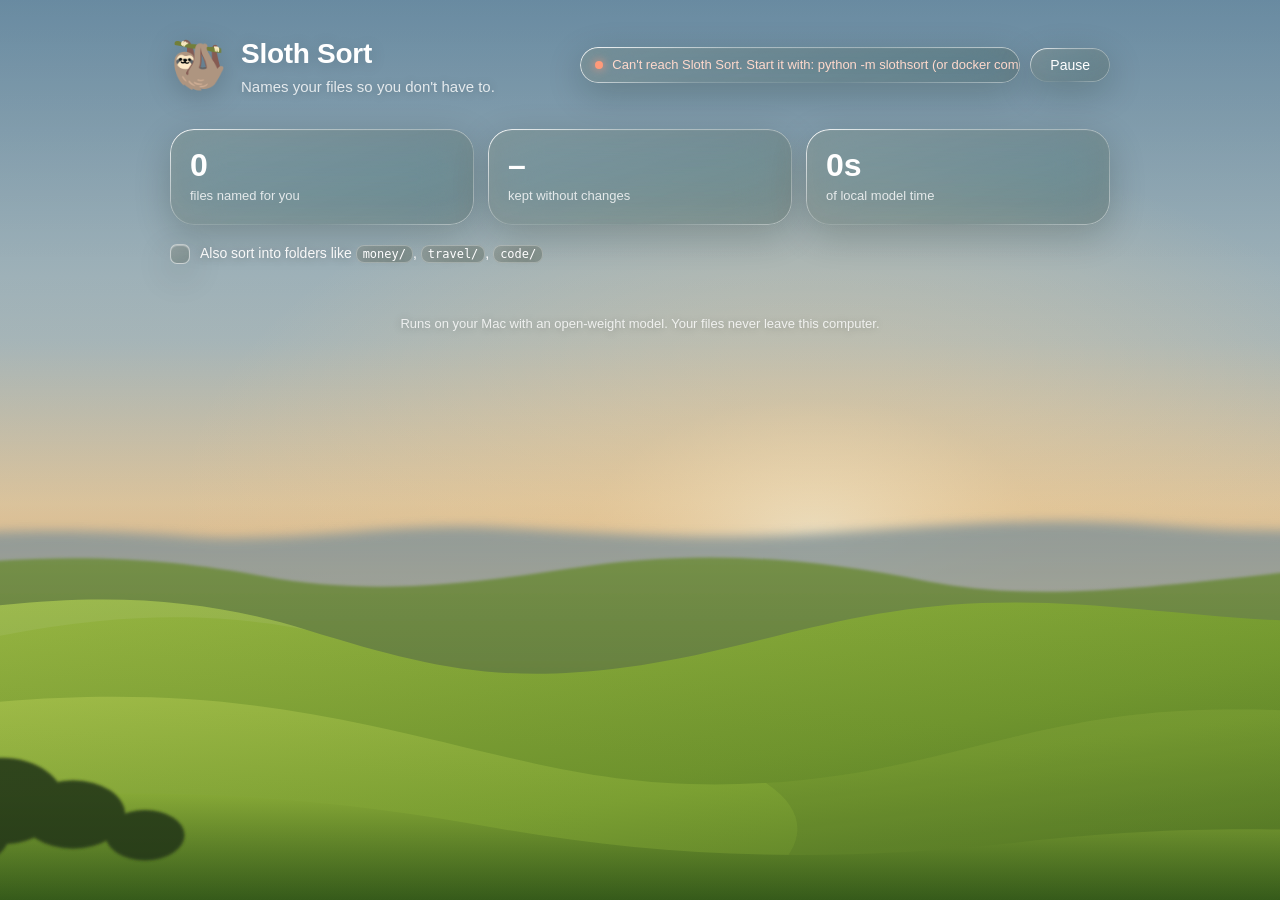
==== commit 1681e4a4: "Split Docker into backend and frontend images; liquid glass redesign Docker: sloth-sort-backend (API" ====
--- a/frontend/index.html
+++ b/frontend/index.html
@@ -5,7 +5,7 @@
   <meta name="viewport" content="width=device-width, initial-scale=1">
   <title>Sloth Sort</title>
   <link rel="icon" href="data:image/svg+xml,<svg xmlns='http://www.w3.org/2000/svg' viewBox='0 0 100 100'><text y='.9em' font-size='90'>🦥</text></svg>">
-  <link rel="stylesheet" href="style.css?v=3">
+  <link rel="stylesheet" href="style.css?v=5">
 </head>
 <body>
   <header class="top">
@@ -79,6 +79,6 @@
     </li>
   </template>
 
-  <script src="app.js?v=3"></script>
+  <script src="app.js?v=5"></script>
 </body>
 </html>
--- a/frontend/style.css
+++ b/frontend/style.css
@@ -1,127 +1,197 @@
+/* Liquid glass over a soft landscape. Every surface is see-through; the rim light does the edges. */
 :root {
-  --bg: #f6f3ec;
-  --panel: #fffdf8;
-  --ink: #2b2a26;
-  --muted: #7a776d;
-  --line: #e6e0d2;
-  --moss: #4f6b3a;
-  --moss-soft: #e5ecd9;
-  --bark: #8a6a4a;
-  --warn: #a4471f;
-  --warn-soft: #f8e4d8;
+  --ink: #ffffff;
+  --muted: rgba(255, 255, 255, .8);
+  --faint: rgba(255, 255, 255, .5);
+  --glass: linear-gradient(160deg, rgba(255, 255, 255, .20), rgba(255, 255, 255, .06)), rgba(28, 40, 22, .30);
+  --glass-hi: linear-gradient(160deg, rgba(255, 255, 255, .28), rgba(255, 255, 255, .10)), rgba(28, 40, 22, .26);
+  --blur: blur(24px) saturate(175%);
+  --rim: linear-gradient(140deg, rgba(255, 255, 255, .85), rgba(255, 255, 255, .16) 32%, rgba(255, 255, 255, .05) 62%, rgba(255, 255, 255, .45));
+  --depth: inset 0 1px 1px rgba(255, 255, 255, .38), inset 0 -12px 24px rgba(255, 255, 255, .04), 0 10px 36px rgba(12, 22, 6, .20);
+  --green: linear-gradient(95deg, #c3c722 0%, #7dbb3a 48%, #1fa25c 100%);
+  --warn: #ffd9cc;
+  --warn-bg: rgba(255, 112, 80, .30);
+  --ease: cubic-bezier(.22, 1, .36, 1);
+  --spring: cubic-bezier(.34, 1.4, .64, 1);
+  --font: "Poppins", "Avenir Next", "Avenir", -apple-system, BlinkMacSystemFont, "Segoe UI", sans-serif;
   --mono: ui-monospace, "SF Mono", Menlo, monospace;
-  color-scheme: light;
+  --dusk: rgba(8, 14, 30, 0);
+  color-scheme: dark;
 }
 @media (prefers-color-scheme: dark) {
-  :root {
-    --bg: #1b1c18;
-    --panel: #24251f;
-    --ink: #ece8dc;
-    --muted: #a19d90;
-    --line: #36372f;
-    --moss: #a5c486;
-    --moss-soft: #2f3a26;
-    --bark: #c9a57e;
-    --warn: #f0a07a;
-    --warn-soft: #3d2a20;
-    color-scheme: dark;
-  }
+  :root { --dusk: rgba(8, 14, 30, .38); }
 }
 
 * { box-sizing: border-box; }
 [hidden] { display: none !important; }
+html { scroll-behavior: smooth; }
 body {
   margin: 0;
-  background: var(--bg);
+  min-height: 100vh;
+  background: #8fa7b5;
   color: var(--ink);
-  font: 15px/1.5 -apple-system, BlinkMacSystemFont, "Inter", "Segoe UI", sans-serif;
+  font: 15px/1.55 var(--font);
+  -webkit-font-smoothing: antialiased;
 }
+/* The landscape stays put while the glass scrolls over it. */
+body::before, body::after { content: ""; position: fixed; inset: 0; z-index: -1; pointer-events: none; }
+body::before { background: url("landscape.svg") center bottom / cover no-repeat; }
+body::after { background: linear-gradient(180deg, rgba(0, 0, 0, .06), rgba(0, 0, 0, 0) 30%, rgba(10, 20, 5, .18)), var(--dusk); }
+
 main, .top, .foot { max-width: 980px; margin: 0 auto; padding: 0 20px; }
 
-.top { display: flex; justify-content: space-between; align-items: center; gap: 16px; padding-top: 28px; flex-wrap: wrap; }
+/* ---------- glass ---------- */
+.pill, .btn.ghost, .stat, .banner, .card, .empty, .edit input, code, .thumb, .switch input {
+  position: relative;
+  background: var(--glass);
+  -webkit-backdrop-filter: var(--blur);
+  backdrop-filter: var(--blur);
+  box-shadow: var(--depth);
+}
+/* Rim light: a 1px gradient border, bright where light hits the top-left corner. */
+.pill::after, .btn::after, .stat::after, .banner::after, .card::after, .empty::after {
+  content: "";
+  position: absolute;
+  inset: 0;
+  border-radius: inherit;
+  padding: 1px;
+  background: var(--rim);
+  -webkit-mask: linear-gradient(#000 0 0) content-box, linear-gradient(#000 0 0);
+  -webkit-mask-composite: xor;
+  mask-composite: exclude;
+  pointer-events: none;
+}
+
+/* ---------- header ---------- */
+.top { display: flex; justify-content: space-between; align-items: center; gap: 16px; padding-top: 32px; flex-wrap: wrap; }
 .brand { display: flex; gap: 14px; align-items: center; }
-.logo { font-size: 44px; line-height: 1; }
-h1 { margin: 0; font-size: 24px; letter-spacing: -0.01em; }
-.tag { margin: 0; color: var(--muted); }
+.logo { font-size: 46px; line-height: 1; filter: drop-shadow(0 6px 14px rgba(0, 0, 0, .18)); }
+h1 { margin: 0; font-size: 28px; font-weight: 700; letter-spacing: -0.01em; text-shadow: 0 2px 16px rgba(0, 0, 0, .18); }
+.tag { margin: 0; color: var(--muted); text-shadow: 0 1px 10px rgba(0, 0, 0, .25); }
 .controls { display: flex; gap: 10px; align-items: center; }
 
 .pill {
-  display: inline-flex; align-items: center; gap: 8px;
-  padding: 6px 12px; border-radius: 99px; background: var(--panel); border: 1px solid var(--line);
-  font-size: 13px; color: var(--muted); max-width: 420px; white-space: nowrap; overflow: hidden; text-overflow: ellipsis;
+  display: inline-flex; align-items: center; gap: 9px;
+  padding: 8px 15px; border-radius: 999px;
+  font-size: 13px; color: var(--ink); max-width: 440px;
+  white-space: nowrap; overflow: hidden; text-overflow: ellipsis;
+  transition: background .5s var(--ease);
 }
-.pill::before { content: ""; width: 8px; height: 8px; border-radius: 50%; background: var(--muted); flex: none; }
-.pill.ok::before { background: var(--moss); }
-.pill.busy::before { background: var(--bark); animation: blink 1.6s ease-in-out infinite; }
+.pill::before { content: ""; width: 8px; height: 8px; border-radius: 50%; background: var(--faint); flex: none; transition: background .5s var(--ease); }
+.pill.ok::before { background: #b9f27a; box-shadow: 0 0 10px #b9f27a; }
+.pill.busy::before { background: #ffd27a; box-shadow: 0 0 10px #ffd27a; animation: breathe 2.4s var(--ease) infinite; }
 .pill.bad { color: var(--warn); }
-.pill.bad::before { background: var(--warn); }
-@keyframes blink { 50% { opacity: .25; } }
+.pill.bad::before { background: #ff9a7a; box-shadow: 0 0 10px #ff9a7a; }
+@keyframes breathe { 50% { opacity: .35; transform: scale(.8); } }
 
+/* ---------- buttons ---------- */
 .btn {
-  font: inherit; font-size: 14px; cursor: pointer;
-  padding: 7px 14px; border-radius: 9px; border: 1px solid var(--moss);
-  background: var(--moss); color: var(--panel);
+  position: relative;
+  font: 600 14px var(--font); cursor: pointer;
+  padding: 9px 20px; border-radius: 999px; border: 0;
+  background: var(--green); color: #fff;
+  box-shadow: inset 0 1px 1px rgba(255, 255, 255, .45), 0 8px 22px rgba(31, 162, 92, .30);
+  text-shadow: 0 1px 2px rgba(0, 0, 0, .12);
+  transition: transform .45s var(--spring), box-shadow .45s var(--ease), filter .45s var(--ease), background .45s var(--ease);
 }
-.btn.ghost { background: transparent; color: var(--ink); border-color: var(--line); }
-.btn:hover { filter: brightness(1.08); }
-.btn.ghost:hover { border-color: var(--muted); }
-.btn:focus-visible, input:focus-visible { outline: 2px solid var(--moss); outline-offset: 2px; }
+.btn.ghost { color: var(--ink); font-weight: 500; text-shadow: none; }
+.btn:hover { transform: translateY(-1px) scale(1.03); filter: brightness(1.06); }
+.btn.ghost:hover { background: var(--glass-hi); }
+.btn:active { transform: scale(.96); transition-duration: .15s; }
+.btn:disabled { opacity: .55; cursor: default; transform: none; }
+.btn:focus-visible, input:focus-visible { outline: 2px solid rgba(255, 255, 255, .85); outline-offset: 3px; }
 
-.stats { display: grid; grid-template-columns: repeat(3, 1fr); gap: 12px; margin: 26px 0 16px; }
-.stat { background: var(--panel); border: 1px solid var(--line); border-radius: 14px; padding: 14px 16px; }
-.stat b { display: block; font-size: 28px; font-variant-numeric: tabular-nums; }
+/* ---------- stats ---------- */
+.stats { display: grid; grid-template-columns: repeat(3, 1fr); gap: 14px; margin: 30px 0 18px; }
+.stat { border-radius: 24px; padding: 18px 20px; transition: transform .6s var(--ease), background .6s var(--ease); }
+.stat:hover { transform: translateY(-2px); background: var(--glass-hi); }
+.stat b { display: block; font-size: 32px; font-weight: 700; line-height: 1.15; font-variant-numeric: tabular-nums; }
 .stat span { color: var(--muted); font-size: 13px; }
 
 .banner {
   display: flex; justify-content: space-between; align-items: center; gap: 12px; flex-wrap: wrap;
-  background: var(--moss-soft); border-radius: 14px; padding: 12px 16px; margin-bottom: 16px;
+  border-radius: 24px; padding: 14px 16px 14px 22px; margin-bottom: 18px;
+  animation: rise .8s var(--ease) both;
 }
 .banner p { margin: 0; }
 
-.options { display: flex; justify-content: space-between; align-items: center; gap: 12px; flex-wrap: wrap; margin-bottom: 14px; font-size: 14px; }
-.switch { display: flex; align-items: center; gap: 8px; cursor: pointer; }
-.switch input { accent-color: var(--moss); width: 16px; height: 16px; }
-code { font-family: var(--mono); font-size: 12.5px; background: var(--panel); border: 1px solid var(--line); padding: 1px 5px; border-radius: 5px; }
+/* ---------- options ---------- */
+.options { text-shadow: 0 1px 10px rgba(0, 0, 0, .3);
+  display: flex; justify-content: space-between; align-items: center; gap: 12px; flex-wrap: wrap; margin-bottom: 16px; font-size: 14px; }
+.switch { display: flex; align-items: center; gap: 10px; cursor: pointer; }
+.switch input {
+  appearance: none; -webkit-appearance: none; margin: 0; flex: none;
+  width: 20px; height: 20px; border-radius: 7px; cursor: pointer;
+  border: 1px solid rgba(255, 255, 255, .55);
+  transition: background .35s var(--ease), transform .35s var(--spring);
+}
+.switch input:checked {
+  background: url("data:image/svg+xml,%3Csvg xmlns='http://www.w3.org/2000/svg' viewBox='0 0 20 20'%3E%3Cpath d='M5 10.5l3.2 3.2L15 7' fill='none' stroke='white' stroke-width='2.2' stroke-linecap='round' stroke-linejoin='round'/%3E%3C/svg%3E") center / 16px no-repeat, var(--green);
+  border-color: transparent;
+}
+.switch input:active { transform: scale(.88); }
+code { font-family: var(--mono); font-size: 12px; padding: 2px 7px; border-radius: 8px; box-shadow: inset 0 0 0 1px rgba(255, 255, 255, .28); }
 .muted { color: var(--muted); }
 
-.list { list-style: none; margin: 0; padding: 0; display: grid; gap: 10px; }
+/* ---------- list ---------- */
+.list { list-style: none; margin: 0; padding: 0; display: grid; gap: 12px; }
 .card {
-  display: grid; grid-template-columns: 96px 1fr auto; gap: 16px; align-items: center;
-  background: var(--panel); border: 1px solid var(--line); border-radius: 14px; padding: 12px;
+  display: grid; grid-template-columns: 104px 1fr auto; gap: 18px; align-items: center;
+  border-radius: 26px; padding: 14px;
+  transition: transform .6s var(--ease), background .6s var(--ease);
 }
-.card.fresh { animation: settle .8s ease-out; }
-@keyframes settle { from { background: var(--moss-soft); } }
-.thumb { width: 96px; height: 72px; object-fit: cover; object-position: top; border-radius: 8px; background: var(--line); border: 1px solid var(--line); }
+.card:hover { transform: translateY(-2px); background: var(--glass-hi); }
+/* Rows float in once when the page opens; later redraws stay still, and only new rows glow. */
+.card.enter { animation: rise .7s var(--ease) both; }
+.card.fresh { animation: rise .9s var(--ease) both, glow 2.4s var(--ease); }
+@keyframes rise { from { opacity: 0; transform: translateY(14px) scale(.985); } }
+@keyframes glow { 0% { box-shadow: var(--depth), 0 0 0 2px rgba(185, 242, 122, .7); } 100% { box-shadow: var(--depth); } }
+
+.thumb {
+  width: 104px; height: 78px; object-fit: cover; object-position: top;
+  border-radius: 16px; box-shadow: inset 0 0 0 1px rgba(255, 255, 255, .3), 0 6px 18px rgba(0, 0, 0, .15);
+  transition: transform .6s var(--ease);
+}
+.card:hover .thumb { transform: scale(1.04); }
 .body { min-width: 0; }
 .names { display: flex; flex-wrap: wrap; align-items: baseline; gap: 4px 8px; font-family: var(--mono); font-size: 13.5px; }
-.old { color: var(--muted); text-decoration: line-through; text-decoration-color: color-mix(in srgb, var(--muted) 60%, transparent); overflow-wrap: anywhere; }
-.arrow { color: var(--muted); }
-.new { font-weight: 600; overflow-wrap: anywhere; }
-.what { margin: 3px 0 6px; color: var(--muted); font-size: 14px; }
+.old { color: var(--faint); text-decoration: line-through; text-decoration-color: rgba(255, 255, 255, .4); overflow-wrap: anywhere; }
+.arrow { color: var(--faint); }
+.new { font-weight: 600; overflow-wrap: anywhere; text-shadow: 0 1px 10px rgba(0, 0, 0, .12); }
+.what { margin: 4px 0 8px; color: var(--muted); font-size: 14px; }
 .meta { display: flex; flex-wrap: wrap; gap: 6px; font-size: 12px; }
-.chip { padding: 2px 8px; border-radius: 99px; background: var(--moss-soft); color: var(--moss); }
-.chip.plain { background: transparent; border: 1px solid var(--line); color: var(--muted); }
-.chip.warn { background: var(--warn-soft); color: var(--warn); }
-.actions { display: flex; flex-direction: column; gap: 6px; }
+.chip { padding: 3px 10px; border-radius: 999px; background: rgba(185, 242, 122, .22); color: #e9ffd2; box-shadow: inset 0 0 0 1px rgba(255, 255, 255, .22); }
+.chip.plain { background: rgba(255, 255, 255, .08); color: var(--muted); }
+.chip.warn { background: var(--warn-bg); color: var(--warn); }
+.actions { display: flex; flex-direction: column; gap: 8px; }
 
-.card.undone .new { text-decoration: line-through; color: var(--muted); font-weight: 400; }
+.card.undone { opacity: .8; }
+.card.undone .new { text-decoration: line-through; color: var(--faint); font-weight: 400; }
 .card.undone .old { text-decoration: none; color: var(--ink); }
-.card.error .new { color: var(--warn); font-weight: 400; font-family: inherit; }
+.card.error .new { color: var(--warn); font-weight: 400; font-family: var(--font); }
 
-.edit { display: flex; gap: 6px; margin-top: 6px; }
+.edit { display: flex; gap: 8px; margin-top: 8px; animation: rise .5s var(--ease) both; }
 .edit input {
-  flex: 1; min-width: 0; font: 13.5px var(--mono); padding: 6px 9px;
-  border: 1px solid var(--line); border-radius: 8px; background: var(--bg); color: var(--ink);
+  flex: 1; min-width: 0; font: 13.5px var(--mono); padding: 9px 16px;
+  border: 1px solid rgba(255, 255, 255, .45); border-radius: 999px; color: var(--ink);
+  transition: border-color .4s var(--ease), box-shadow .4s var(--ease);
 }
+.edit input:focus { outline: none; border-color: rgba(255, 255, 255, .85); box-shadow: var(--depth), 0 0 0 4px rgba(255, 255, 255, .14); }
 
-.empty { text-align: center; padding: 50px 20px; color: var(--muted); }
-.empty .big { font-size: 64px; }
-.foot { color: var(--muted); font-size: 13px; padding-top: 30px; padding-bottom: 40px; text-align: center; }
+.empty { text-align: center; padding: 48px 24px; color: var(--muted); border-radius: 28px; animation: rise .8s var(--ease) both; }
+.empty b { color: var(--ink); }
+.empty .big { font-size: 64px; filter: drop-shadow(0 8px 18px rgba(0, 0, 0, .2)); animation: sway 6s ease-in-out infinite; transform-origin: 50% 0; }
+@keyframes sway { 50% { transform: rotate(4deg); } }
+.foot { color: var(--muted); font-size: 13px; padding-top: 34px; padding-bottom: 44px; text-align: center; text-shadow: 0 1px 8px rgba(0, 0, 0, .25); }
 
 @media (max-width: 640px) {
   .stats { grid-template-columns: 1fr 1fr 1fr; gap: 8px; }
-  .stat b { font-size: 22px; }
-  .card { grid-template-columns: 64px 1fr; }
-  .thumb { width: 64px; height: 56px; }
+  .stat { padding: 14px; border-radius: 20px; }
+  .stat b { font-size: 24px; }
+  .card { grid-template-columns: 68px 1fr; border-radius: 22px; }
+  .thumb { width: 68px; height: 58px; border-radius: 12px; }
   .actions { grid-column: 1 / -1; flex-direction: row; justify-content: flex-end; }
 }
+@media (prefers-reduced-motion: reduce) {
+  *, *::before, *::after { animation: none !important; transition: none !important; }
+}
